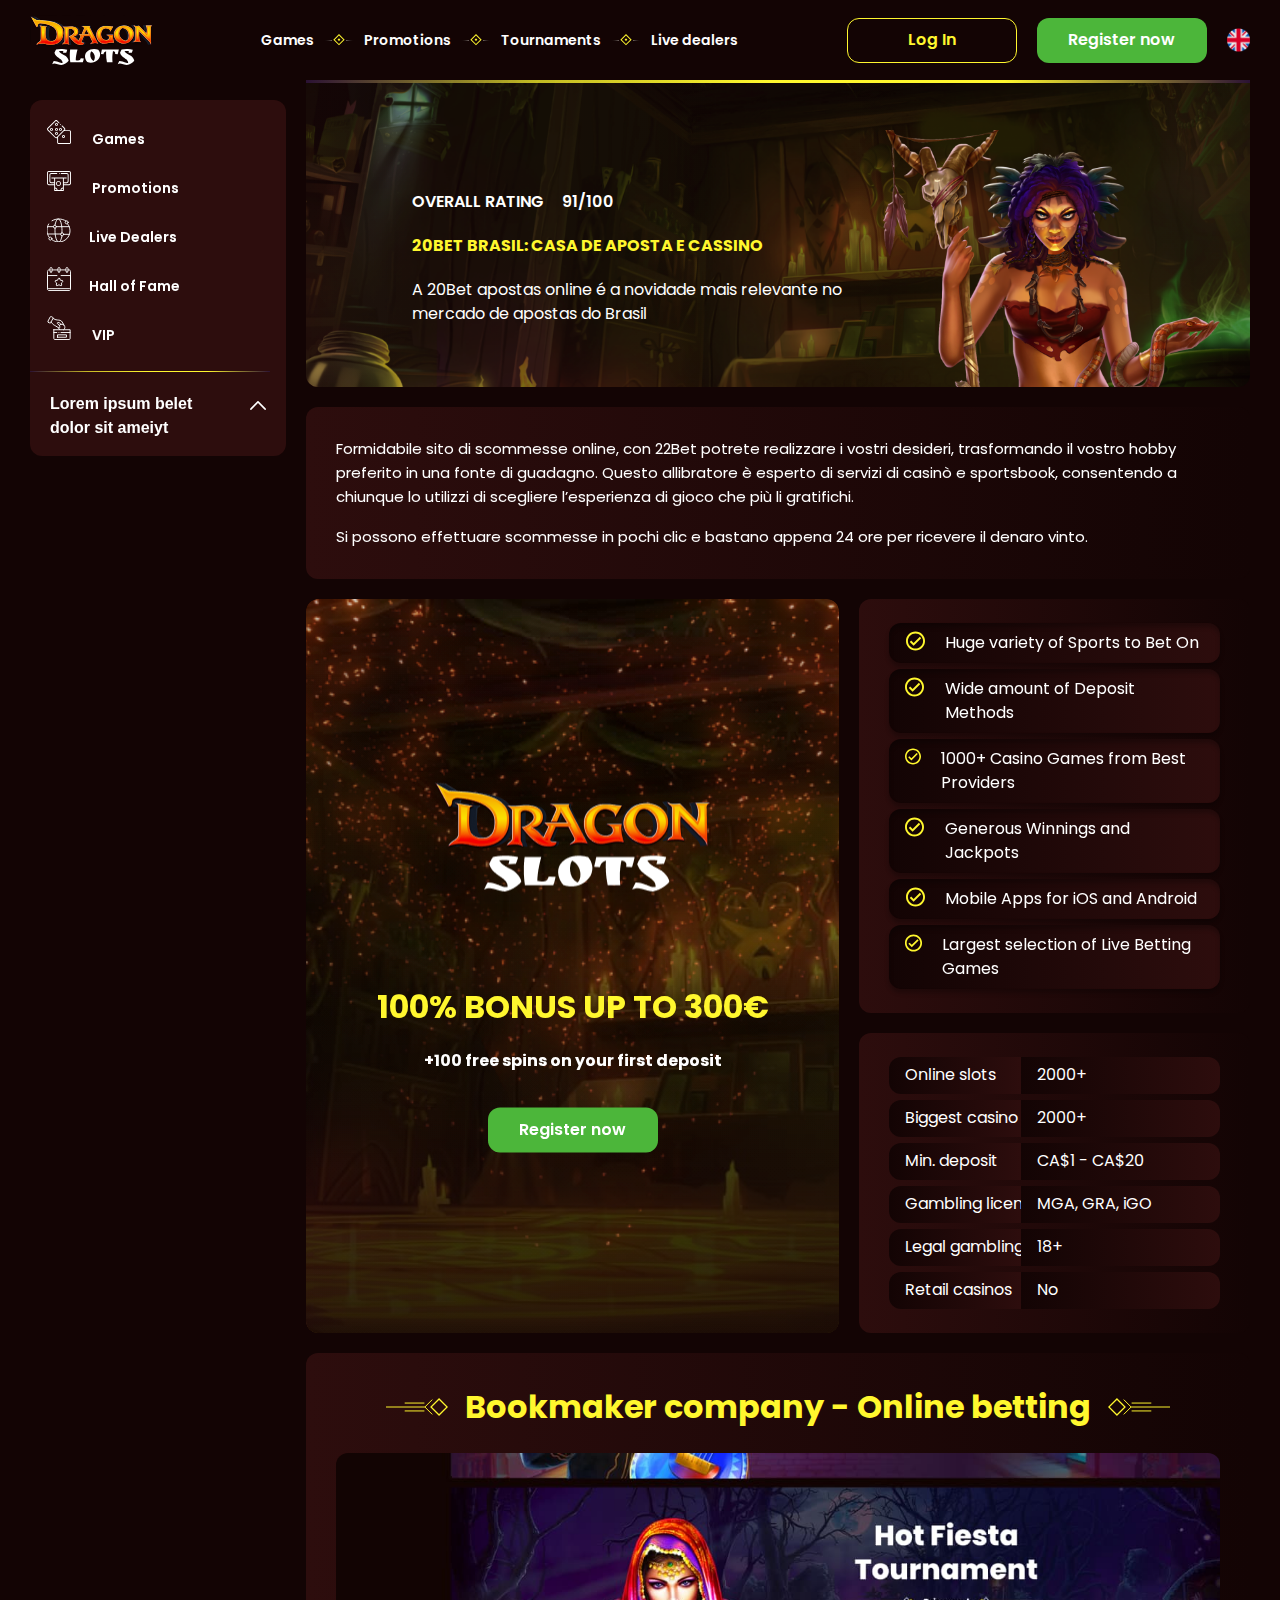
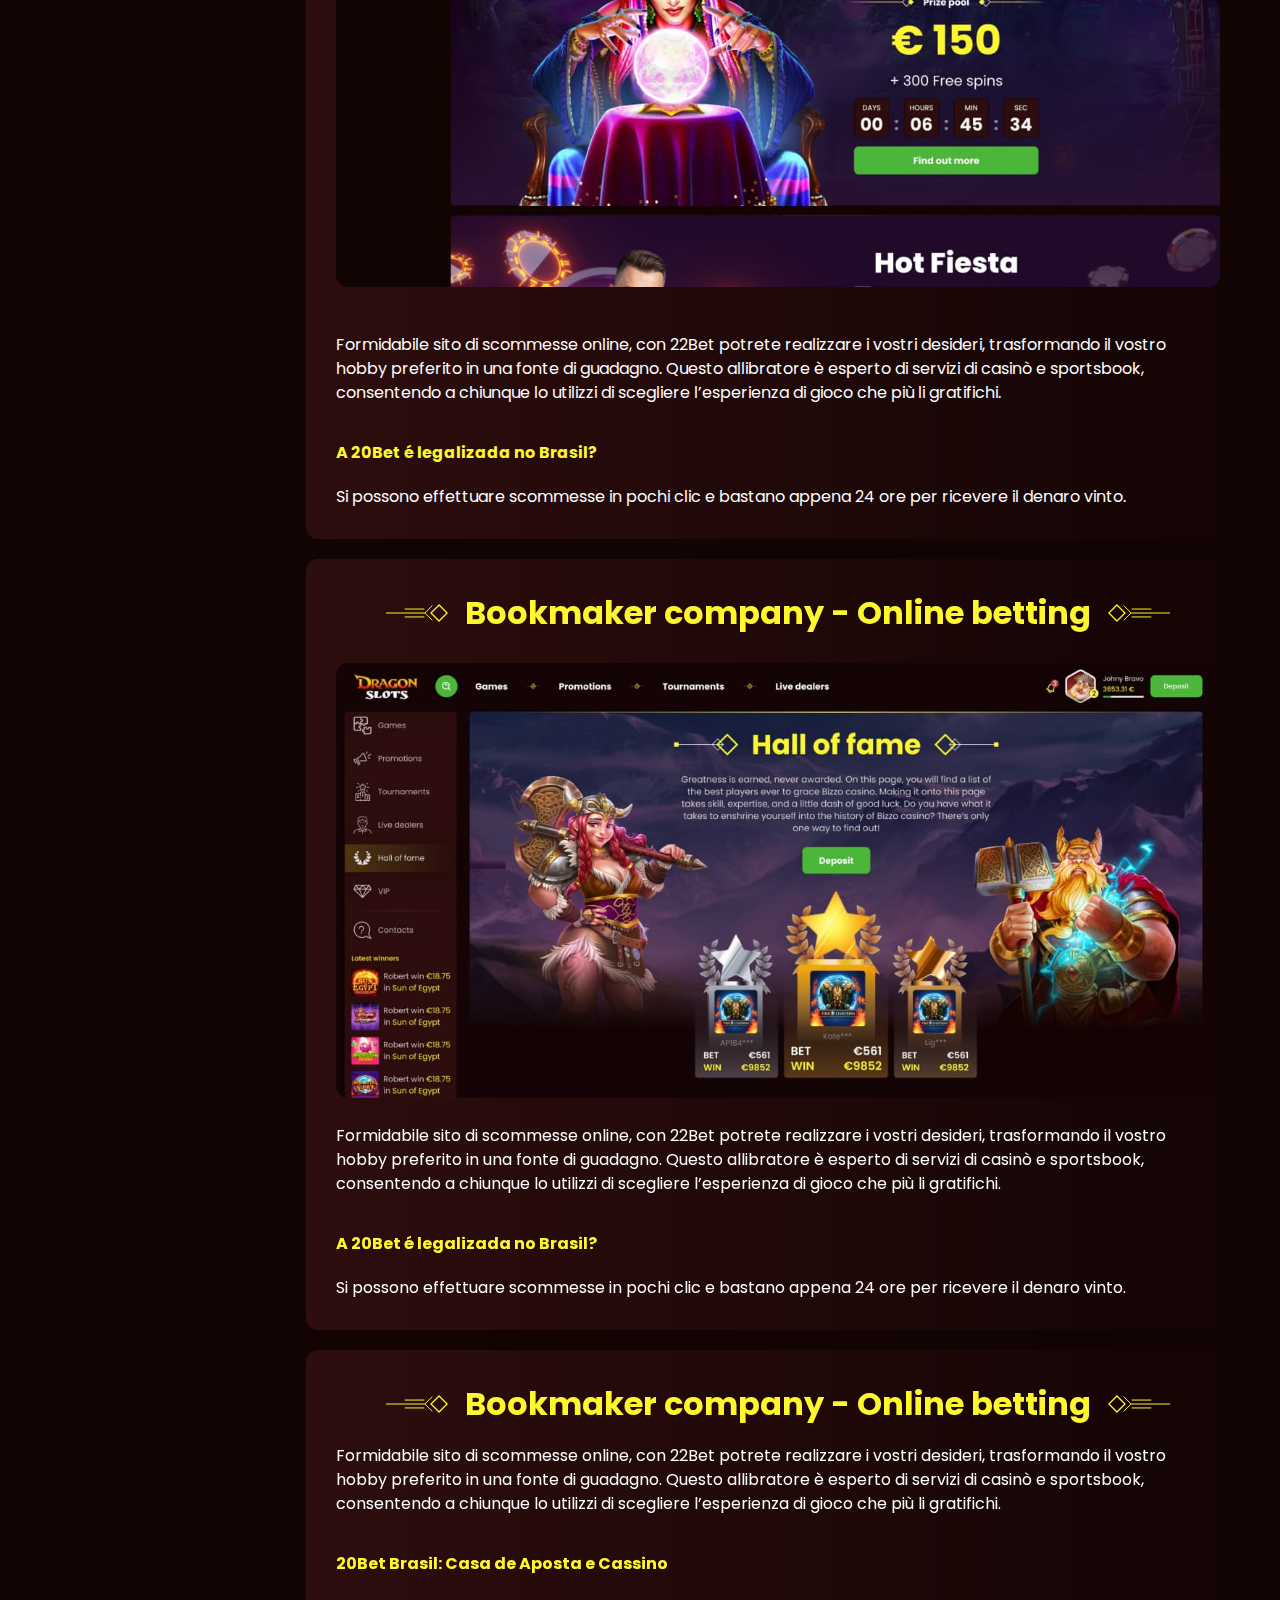
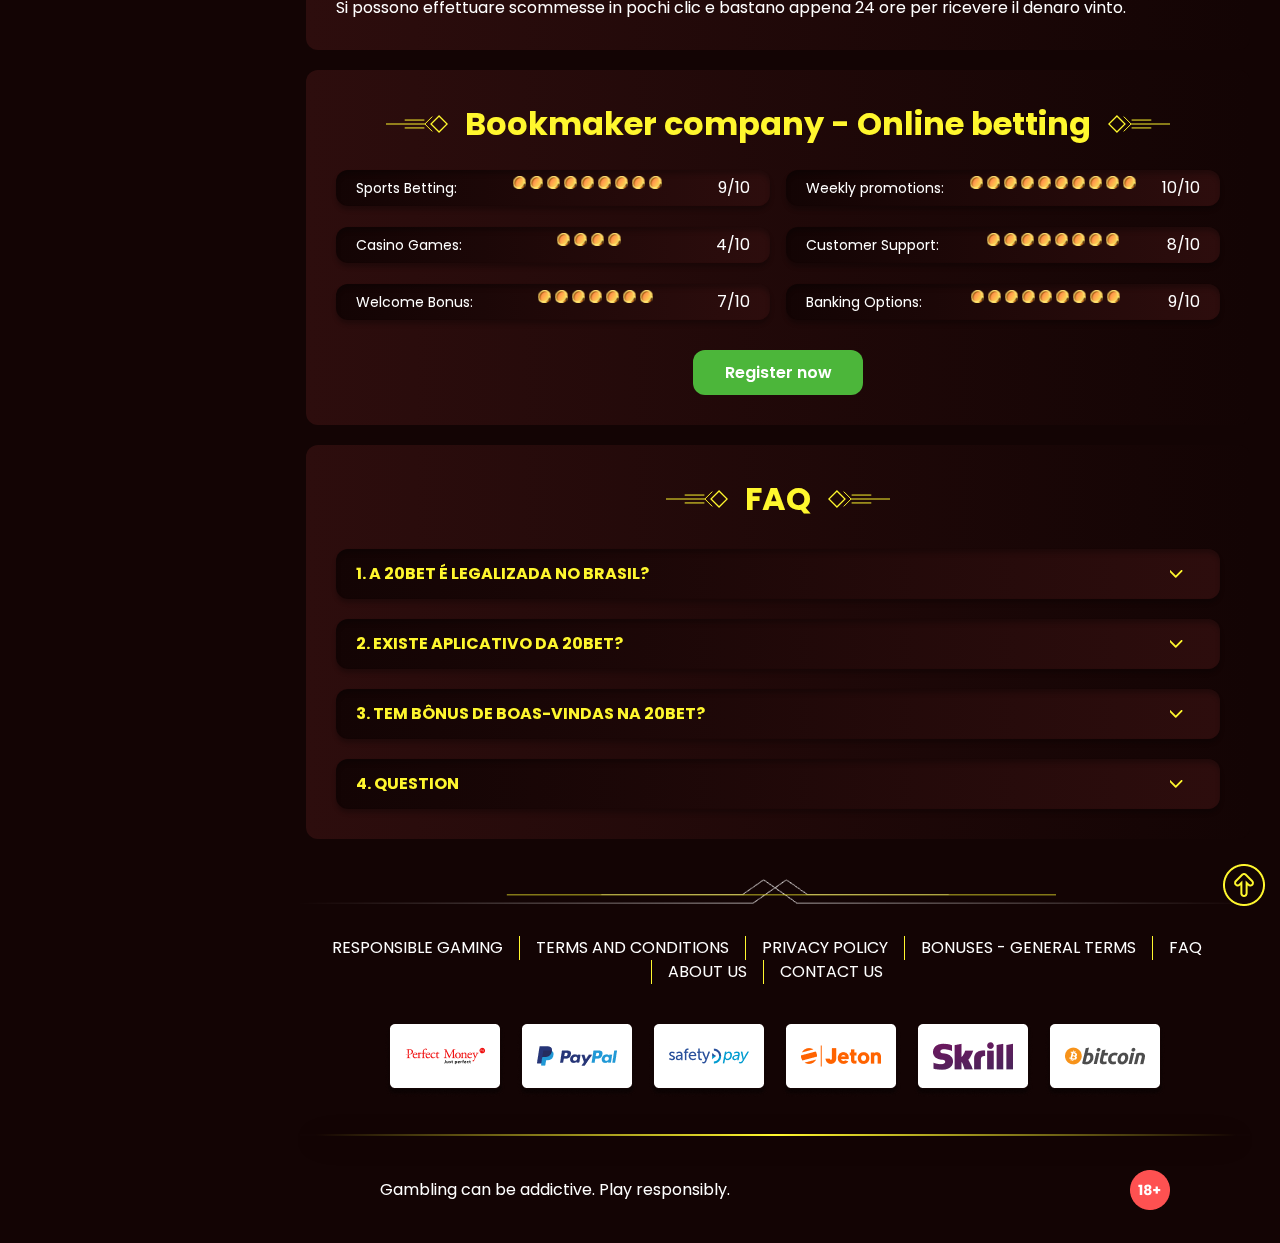
==== index.html @ 5a8f2b10 "Обновления в коде" ====
<!DOCTYPE html>
<html lang="en">
  <head>
    <meta charset="UTF-8" />
    <meta name="viewport" content="width=device-width, initial-scale=1.0" />
    <title>Website</title>
    <meta name="description" content />
    <meta property="og:site_name" content />
    <meta property="og:title" content />
    <meta property="og:type" content="website" />
    <meta property="og:url" content />
    <meta property="og:image" content />
    <meta property="og:image:alt" content />
    <meta property="og:locale" content="en" />
    <meta property="og:description" content />
    <link rel="preconnect" href="https://fonts.googleapis.com" />
    <link rel="preconnect" href="https://fonts.gstatic.com" crossorigin />
    <link
      href="https://fonts.googleapis.com/css2?family=Poppins:wght@100;400;500;600;700&display=swap"
      rel="stylesheet"
    />

    <link rel="stylesheet" href="./css/reset.css" />
    <link rel="stylesheet" href="./css/main.css">
  </head>
  <body>
    <header class="header">
      <a href="#" class="logo header__logo">
        <img src="./image/header/logo-header.svg" alt="logo" title />
      </a>
      <button class="header__btn-menu" >
        <svg width="16px" height="16px" viewBox="0 0 16 16" xmlns="http://www.w3.org/2000/svg">
            <rect y="0" width="16" height="3" rx="1.5"></rect>
            <rect y="6.5" width="16" height="3" rx="1.5"></rect>
            <rect y="13" width="16" height="3" rx="1.5"></rect>
          </svg>
      </button>
      <nav class="menu header__menu">
        <ul class="">
            <li class=""><a href="#" class="">Games</a></li>
            <li class=""><a href="#" class="">Promotions</a></li>
            <li class=""><a href="#" class="">Tournaments</a></li>
            <li class=""><a href="#" class="">Live dealers</a></li>
        </ul>
        <a href="#" class="button header__button-login">Log In</a>
        <a href="#" class="button header__button-register">Register now</a>
      </nav>
      <a href="#" class="button outline header__button-login">Log In</a>
      <a href="#" class="button header__button-register">Register now</a>
      <div class="header__lang">
        <img src="./image/header/flag.png" alt="flag" title>
      </div>
    </header>
     <main class="main">
      <aside class="sidebar-wrapper">
         <section class=" content sidebar ">
          <nav class="menu sidebar__menu">
            <ul >
              <li >
                <a href="#" ><img src="./image/menu-left/dice.svg" alt="dice"  title/> Games </a>
              </li>
              <li >
                <a href="#" > <img  src="./image/menu-left/cash.svg"  alt="cash"  title/> Promotions</a>
              </li>     
              <li >
                <a href="#" ><img src="./image/menu-left/worldwide.svg" alt="worldwide"  title/>Live Dealers</a>
              </li>
              <li >
                <a href="#" ><img src="./image/menu-left/calendar.svg" alt="calendar" title>Hall of Fame</a>

              </li>
              <li >
                <a href="" > <img src="./image/menu-left/donation.svg" alt="donation" title/> VIP</a>
              </li>
            </ul>
          </nav>
        
          <button class=" sidebar__links-button">Lorem ipsum belet dolor sit ameiyt</button>
          <div class="sidebar__links ">
           
            <ul class=" sidebar__links-list ">
              <li ><a  href="#" title>Review of 22Bet</a></li>
              <li ><a  href="#" title>Registration</a></li>
              <li ><a  href="#" title>22Bet Betting Expert Reviews</a></li>
              <li ><a  href="#" title>Layouts and navigation</a></li>
              <li ><a  href="#" title>Sports betting</a></li>
              <li ><a  href="#" title>Sports offers</a></li>
              <li ><a  href="#" title>Live betting</a></li>
              <li ><a  href="#" title>Cash out</a></li>
              <li ><a  href="#" title>Live stream</a></li>
            </ul>
          
          </div>
       </section>
      </aside>
      <section class="content-wrapper">
          <section class="content hero">
            <div class="background hero__background">
              <img src="./image/hero/background-hero.png" alt="background-hero" title="">
            </div>
          
          <div class="hero__wrapper">
            <div class="hero__data">
              <div class=" rating hero__rating">
                <p >Overall Rating</p>
                <span >91/100</span>
              </div>
              
               <h1 class="hero__title title general">20Bet Brasil: Casa de Aposta  e Cassino</h1>
              <p class="hero__subtitle">
                A 20Bet apostas online é a novidade mais relevante no mercado de
                apostas do Brasil
              </p>
              
            </div>
            <div class="image hero__images">
              <img  
                src="./image/hero/christoph-schadl.png"
                alt="christoph-schadl-sherlock"
              />
            </div>
          </div>
          
        </section>

         <section class="content article ">
          
          <p >
            Formidabile sito di scommesse online, con 22Bet potrete realizzare i
            vostri desideri, trasformando il vostro hobby preferito in una fonte
            di guadagno. Questo allibratore è esperto di servizi di casinò e
            sportsbook, consentendo a chiunque lo utilizzi di scegliere
            l’esperienza di gioco che più li gratifichi.
          </p>
          <p >
            Si possono effettuare scommesse in pochi clic e bastano appena 24 ore
            per ricevere il denaro vinto.
          </p>
        </section> 
        
        <section class=" features">
           <section class="features__wrapp">
           
              <div class=" features-banner__background">
                <img src="./image/banner/img_background.jpg" alt="background" title>
                <div>
                  <img class="features-banner__images"  src="./image/banner/james_gold_left.png" alt="james_gold"  title/>
                   <img class="features-banner__img" src="./image/banner/james_gold_right.png" alt="james_gold"  title/>
                </div>
              </div>
             <div class="features-banner__data">
              
              <div class="features-wrapper__image">
                <img class="features-banner__logo" src="./image/banner/logo-banner.png" alt="logo-banner"  title/>
              </div>
                <h2 class=" title   features-banner__title">100% BONUS UP TO 300€ </br> <span class=" features-banner__subtitle">+100 free spins on your first deposit</ы></h3>
                
                <a href="#" class="button features-banner__button ">Register now</a>
             
             </div>
           
          </section>
          <div class="content__wrapp">
             
                  <ul class="features__list features__item">
                    <li >Huge variety of Sports to Bet On</li>
                    <li >Wide amount of Deposit Methods</li>
                    <li >1000+ Casino Games from Best Providers</li>
                    <li >Generous Winnings and Jackpots</li>
                    <li >Mobile Apps for iOS and Android</li>
                    <li >Largest selection of Live Betting Games</li>
                </ul>
              
              <div class="features__list features__table"> 
                <table>
                  <tbody>
                    <tr>
                      <td>Online slots</td>
                      <td>2000+</td>
                    </tr>
                    <tr>
                      <td>Biggest casino bonus</td>
                      <td>2000+</td>
                    </tr>
                    <tr>
                      <td>Min. deposit</td>
                      <td>CA$1 - CA$20</td>
                    </tr>
                    <tr>
                      <td>Gambling licenses</td>
                      <td>MGA, GRA, iGO</td>
                    </tr>
                    <tr>
                      <td>Legal gambling age</td>
                      <td>18+</td>
                    </tr>
                    <tr>
                      <td>Retail casinos</td>
                      <td>No</td>
                    </tr>
                  </tbody>
                </table>
                
              </div>
          </div>
        </section> 
         <article class=" content review">
          <h2 class="review__title high title">Bookmaker company - Online betting</h2>
          <img
            src="./image/bookmaker/Tournaments.jpg"
            alt="Tournaments" title
            class="image__review"
            
          />
          <p>
            Formidabile sito di scommesse online, con 22Bet potrete realizzare i
            vostri desideri, trasformando il vostro hobby preferito in una fonte
            di guadagno. Questo allibratore è esperto di servizi di casinò e
            sportsbook, consentendo a chiunque lo utilizzi di scegliere
            l’esperienza di gioco che più li gratifichi.
          </p>
          <h3 >A 20Bet é legalizada no Brasil?</h3>
          <p >
            Si possono effettuare scommesse in pochi clic e bastano appena 24 ore
            per ricevere il denaro vinto.
          </p>
        </article>
        
        <article class="content review">
          <h2 class="review__title high title">Bookmaker company - Online betting</h2>
          <img
            src="./image/bookmaker/HallOfFame.jpg"
            alt="HallOfFame" title
            class="review__img"
          />
          <p class="review__desc">
            Formidabile sito di scommesse online, con 22Bet potrete realizzare i
            vostri desideri, trasformando il vostro hobby preferito in una fonte
            di guadagno. Questo allibratore è esperto di servizi di casinò e
            sportsbook, consentendo a chiunque lo utilizzi di scegliere
            l’esperienza di gioco che più li gratifichi.
          </p>
          <h3 class="review__subtitle">A 20Bet é legalizada no Brasil?</h3>
          <p >
            Si possono effettuare scommesse in pochi clic e bastano appena 24 ore
            per ricevere il denaro vinto.
          </p>
        </article> 
        <article class="content review">
          <h2 class="review__title high title">Bookmaker company - Online betting</h2>
          <p >
            Formidabile sito di scommesse online, con 22Bet potrete realizzare i
            vostri desideri, trasformando il vostro hobby preferito in una fonte
            di guadagno. Questo allibratore è esperto di servizi di casinò e
            sportsbook, consentendo a chiunque lo utilizzi di scegliere
            l’esperienza di gioco che più li gratifichi.
          </p>
          <h3 class="review__subtitle">
            20Bet Brasil: Casa de Aposta e Cassino
          </h3>
          <p >
            Si possono effettuare scommesse in pochi clic e bastano appena 24 ore
            per ricevere il denaro vinto.
          </p>
        </article>
        <section class="content ratings ">
          <h2 class="ratings__title title high">
            Bookmaker company - Online betting
          </h2>
          <ul class="ratings__list ratings__wrapp">
           
                  <li >
                  <p >Sports Betting:</p>
                  <div class="ratings__images">
                    <img   src="./image/bookmaker/Coin.svg" alt="coins"  title/>
                    <img src="./image/bookmaker/Coin.svg" alt="coins"  title/>
                    <img  src="./image/bookmaker/Coin.svg" alt="coins"  title/>
                    <img  src="./image/bookmaker/Coin.svg" alt="coins"  title/>
                    <img  src="./image/bookmaker/Coin.svg" alt="coins"  title/>
                    <img  src="./image/bookmaker/Coin.svg" alt="coins"  title/>
                    <img  src="./image/bookmaker/Coin.svg" alt="coins"  title/>
                    <img  src="./image/bookmaker/Coin.svg" alt="coins"  title/>
                    <img  src="./image/bookmaker/Coin.svg" alt="coins"  title/>
                  </div>
                  <span >9/10</span>
                </li>
                <li class="ratings__item">
                  <p>Casino Games:</p>
                  <div class="ratings__images">
                      <img  src="./image/bookmaker/Coin.svg" alt="coins"  title/>
                      <img  src="./image/bookmaker/Coin.svg" alt="coins"  title/>
                      <img  src="./image/bookmaker/Coin.svg" alt="coins"  title/>
                      <img  src="./image/bookmaker/Coin.svg" alt="coins"  title/>
                  </div>
                  <span >4/10</span>
                </li>
                <li >
                  <p >Welcome Bonus:</p>
                  <div class="ratings__images">
                      <img src="./image/bookmaker/Coin.svg" alt="coins"  title/>
                      <img src="./image/bookmaker/Coin.svg" alt="coins"  title/>
                      <img src="./image/bookmaker/Coin.svg" alt="coins"  title/>
                      <img src="./image/bookmaker/Coin.svg" alt="coins"  title/>
                      <img src="./image/bookmaker/Coin.svg" alt="coins"  title/>
                      <img src="./image/bookmaker/Coin.svg" alt="coins"  title/>
                      <img src="./image/bookmaker/Coin.svg" alt="coins"  title/>
                  </div>
                  <span >7/10</span>
                </li>
           
                <li >
                  <p >Weekly promotions:</p>
                  <div class="ratings__images">
                      <img src="./image/bookmaker/Coin.svg" alt="coins" title/>
                      <img src="./image/bookmaker/Coin.svg" alt="coins" title/>
                      <img src="./image/bookmaker/Coin.svg" alt="coins" title/>
                      <img src="./image/bookmaker/Coin.svg" alt="coins" title/>
                      <img src="./image/bookmaker/Coin.svg" alt="coins" title/>
                      <img src="./image/bookmaker/Coin.svg" alt="coins" title/>
                      <img src="./image/bookmaker/Coin.svg" alt="coins" title/>
                      <img src="./image/bookmaker/Coin.svg" alt="coins" title/>
                      <img src="./image/bookmaker/Coin.svg" alt="coins" title/>
                      <img src="./image/bookmaker/Coin.svg" alt="coins" title/>
                  </div>
                  <span >10/10</span>
                </li>
                <li >
                  <p >Customer Support:</p>
                  <div class="ratings__images">
                      <img src="./image/bookmaker/Coin.svg" alt="coins"  title/>
                      <img src="./image/bookmaker/Coin.svg" alt="coins"  title/>
                      <img src="./image/bookmaker/Coin.svg" alt="coins"  title/>
                      <img src="./image/bookmaker/Coin.svg" alt="coins"  title/>
                      <img src="./image/bookmaker/Coin.svg" alt="coins"  title/>
                      <img src="./image/bookmaker/Coin.svg" alt="coins"  title/>
                      <img src="./image/bookmaker/Coin.svg" alt="coins"  title/>
                      <img src="./image/bookmaker/Coin.svg" alt="coins"  title/>
                  </div>
                  <span >8/10</span>
                </li>
                <li >
                  <p >Banking Options:</p>
                  <div class="ratings__images">
                    <img src="./image/bookmaker/Coin.svg" alt="coins" title=""/>
                    <img src="./image/bookmaker/Coin.svg" alt="coins" title=""/>
                    <img src="./image/bookmaker/Coin.svg" alt="coins" title=""/>
                    <img src="./image/bookmaker/Coin.svg" alt="coins" title=""/>
                    <img src="./image/bookmaker/Coin.svg" alt="coins" title=""/>
                    <img src="./image/bookmaker/Coin.svg" alt="coins" title=""/>
                    <img src="./image/bookmaker/Coin.svg" alt="coins" title=""/>
                    <img src="./image/bookmaker/Coin.svg" alt="coins" title=""/>
                    <img src="./image/bookmaker/Coin.svg" alt="coins" title=""/>
                  </div>
                  <span >9/10</span>
                </li>
            
          </ul>
          <a href="" class="button  ratings__button">Register now</a>
        </section> 

         <section class="content faq ">
        <h2 class="title high faq__title ">FAQ</h2>
        <ul class="faq__list " itemscope itemtype="https://schema.org/FAQPage">
          <li class="faq__item " itemscope itemprop="mainEntity" itemtype="https://schema.org/Question">
            <h3 class="title mini faq-item__title js-button-expander" itemprop="name">1. A 20Bet é legalizada no Brasil?</h3>
           <div class="faq__question js-expand-content" itemscope  itemprop="acceptedAnswer" itemtype="https://schema.org/Answer">
            
              <p  itemprop="text">
                Sim, a casa de apostas tem licença emitida por Curaçao, que é
                reconhecida no Brasil e a permite atuar por aqui.
              </p>
         
           </div>
          </li>
          <li  class="faq__item" itemscope itemprop="mainEntity" itemtype="https://schema.org/Question">
            <h3 class="title mini faq-item__title js-button-expander" itemprop="name">2. Existe aplicativo da 20Bet?</h3>
            <div class="faq__question js-expand-content" itemscope  itemprop="acceptedAnswer" itemtype="https://schema.org/Answer">
            <p  itemprop="text">
              Sim, disponível para sistemas operacionais iOS e Android.
            </p>
          </div>
          </li>
          <li class="faq__item">
            <h3 class="title mini faq-item__title js-button-expander">
              3. Tem bônus de boas-vindas na 20Bet?
            </h3>
            <div class="faq__question js-expand-content">
            <p >
              O pacote especial para novos usuários da 20Bet paga 100% sobre o
              primeiro depósito, com limite de 600 BRL.
            </p>
          </div>
          </li>
          <li class="faq__item">
            <h3 class="title mini faq-item__title js-button-expander">4. Question</h3>
            <div class="faq__question js-expand-content">
            <p >Lorem ipsum dolor sit amet?</p>
          </div>
          </li>
        </ul>
      </section>

      </section>
    </main> 
    <footer class="footer footer-content ">
     
      <img src="./image/footer/line.png" alt="line" title>
      <ul class="footer__list ">
        <li class="footer__item">
          <a href="#" >RESPONSIBLE GAMING</a>
        </li>
        <li class="footer__item">
          <a href="#" >TERMS AND CONDITIONS</a>
        </li>
        <li class="footer__item">
          <a href="#" >PRIVACY POLICY</a>
        </li>
        <li class="footer__item">
          <a href="#" >BONUSES - GENERAL TERMS</a>
        </li>
        <li class="footer__item">
          <a href="#" >FAQ</a>
        </li>
        <li class="footer__item">
          <a href="#" >ABOUT US</a>
        </li>
        <li class="footer__item">
          <a href="#" >CONTACT US</a>
        </li>
      </ul>

      <ul class="footer-card__list">
        <li >
          <a href="#" >
            <img src="./image/footer/perfect.png" alt="perfect money" />
          </a>
        </li>
        <li >
          <a href="#" >
            <img src="./image/footer/pay.png" alt="pay pal" />
          </a>
        </li>
        <li >
          <a href="#" >
            <img src="./image/footer/safety.png" alt="safety pay" title=""/>
          </a>
        </li>
        <li >
          <a href="#" >
            <img src="./image/footer/jeton.png" alt="jeton" title=""/>
          </a>
        </li>
        <li >
          <a href="#" >
            <img src="./image/footer/scrill.png" alt="skrill" title=""/>
          </a>
        </li>
        <li >
          <a href="#" >
            <img src="./image/footer/bitcoin.png" alt="bitcoin" title=""/>
          </a>
        </li>
      </ul>
      <div class="footer__box">
          <p>Gambling can be addictive. Play responsibly.</p>
        <img src="./image/footer/limit.png" alt="age limit" title=""/>
      </div>
      <img class="footer__arrow" src="./image/footer/Arrow.png" alt="Arrow UP" onclick="scrollToTop()" />
    </footer>
    <script src="./js/expander.js"></script>
    <script src="./js/button-sidebar.js"></script>
    <script src="./js/arrowUp.js"></script>
    <script src="./js/mobile-menu.js"></script>
  </body>
</html>
---- css/main.css ----
body {
  display: block;
  position: relative;
  width: 100%;
  background: rgb(19, 4, 4);
  font-family: "Poppins", sans-serif;
  font-size: 16px;
  font-weight: 400;
  line-height: 24px;
  text-align: left;
  color: #ffffff;
}

@media screen and (max-width:800px) {
  .body{
  font-size: 14px;}
}

.content {
  display: block;
  
  position: relative;
  width: 100%;
  overflow: hidden;
  border-radius: 12px;
  background: linear-gradient(270deg, rgb(19, 4, 4), rgb(45, 13, 13) 100%);
  padding: 30px;
  margin: 0 auto 20px auto;
  
}

.content > * {
  display: block;
  position: relative;
}



h1,
h2,
h3,
h4,
.title {
  display: block;
  position: relative;
  /* font-size: 32px; */
  font-weight: 700;
  line-height: 48px;
  text-align: center;
  color: #fff72e;
}

h1,
.title.general {
  text-transform: uppercase;
}

h2,
title.high {
  display: flex;
  justify-content: center;
  align-items: center;
  font-size: 32px;
  line-height: 40px;
  width: auto;
}

@media screen and (max-width:800px) {
 h2,
 title.high {
  font-size: 24px;
  line-height: 32px;}
}

h2::before,
.title.higt::before,
h2::after,
.title.higt::after {
  content: "";
  display: block;
  
  position: absolute;
  top: 0;
  bottom: 0;
 
  width: 64px;
  height: 18px;
  background: url(../image/bookmaker/left.svg) no-repeat center center / contain;
  margin: auto;
  
}

h2::before,
.title.higt::before {
  left:0;
}

h2::after,
.title.higt::after {
  background: url(../image/bookmaker/right.svg) no-repeat center center /
    contain;
  right: 0;
}

@media screen and (max-width:800px) {
  h2::before,
.title.higt::before,
h2::after,
.title.higt::after {

  width: 45px;
  height: 18px;
}
}

h3,
.title.medium {
  font-size: 16px;
  line-height: 32px;
  text-align: left;
}

h4,
.title.mini {
  font-size: 16px;
  line-height: 24px;
  text-align: left;
}

article > *,
.article > *,
.desc > * {
  margin-top: 16px;
}

article > *:first-child,
.article > *:first-child,
.desc > *:first-child {
  margin-top: 0 !important;
}

article h2,
.article h2,
.desc h2 {
  margin-top: 40px;
}

article h3,
.article h3,
.desc h3 {
  margin-top: 32px;
}

article h4,
.article h4,
.desc h4 {
  margin-top: 24px;
}


.button {
  display: inline-block;
  position: relative;
  width: auto;
  min-width: 170px;
  height: 45px;
  border-radius: 12px;
  border: none;
  background: #4cb63a;
  overflow: hidden;
  font-size: 16px;
  font-weight: 600;
  line-height: 24px;
  text-align: center;
  text-decoration: none;
  color: #ffffff;
  white-space: nowrap;
  cursor: pointer;
  padding: 10.5px;
  margin: 0 auto;
  transition: all 0.5s;
}

.button:hover {
  border: 1px solid #fff72e;

  background: none;
  color: #fff72e;
}

.button.outline {
  border: 1px solid #fff72e;
  background: none;
  color: #fff72e;
  padding: 9.5px 10.5px;
}

.button.outline:hover {
  border: 1px solid #4cb63a;
  background-color: #4cb63a;
  color: #ffffff;
}

.background {
  display: block;
  position: absolute;
  top: 0;
  bottom: 0;
  left: 0;
  right: 0;
  overflow: hidden;
  z-index: 0;
}

.background img {
  display: block;
  position: relative;
  width: 100%;
  height: 100%;
  /* object-fit: cover; */
}

.header,
.main,
.footer {
  display: flex;
  position: relative;
  justify-content: space-between;
  align-items: center;
  width: 100%;
  max-width: 1600px;
  padding: 15px 30px;
  margin: 0 auto;
}

@media screen and (max-width:748px) {
  .header,
.main,
.footer {
  padding: 15px;
}
}

/* ------------HEADER--------------- */

.header {
  position: fixed;
  top: 0;
  left: 0;
  right: 0;
  background: rgb(19, 4, 4);
  z-index: 1;
}


@media screen and (max-width: 400px) {
  .header {
  padding-left: 10px;
  padding-right: 10px;}
}

.header__logo {
  display: block;
  position: relative;
 
  max-width: 123px;
  margin-right: auto;
}



@media screen and(max-width:400px) {
  .logo img{
    
    min-width: 50px;
  }
}


  .header__btn-menu{
    display: block;
    flex: 0 1 auto;
    min-width: 0;
    border: 1px solid #2d0d0d;
    background:#2d0d0d;
    padding: 15px;
    margin-left: 15px;
    order: 3;
    
  }

@media screen and (max-width: 1188px) {
  .header__btn-menu.active {
    background-color: #2d0d0d;
  }
}

@media screen and (min-width: 1188px) {
  .header__btn-menu {
    display: none;
  }
}




svg {
  position: relative;
  fill: #ffffff;
  line-height: 1;
  vertical-align: 1;
}

@media screen and (max-width: 1188px) {
  .header__btn-menu svg {
    display: block;
    margin: 0;
  }
}

@media screen and (max-width: 1188px) {
  .header__btn-menu svg rect {
    transform-origin: 50% 50%;
    transition: all 0.5s;
  }
}

@media screen and (max-width: 1188px) {
  .header__btn-menu.active svg rect:nth-child(1) {
    x: -2px;
    y: 6px;
    width: 20px;
    transform: rotate(225deg);
  }

  .header__btn-menu.active svg rect:nth-child(3) {
    opacity: 0;
  }

  .header__btn-menu.active svg rect:nth-child(2) {
    x: -2px;
    y: 6px;
    width: 20px;
    transform: rotate(135deg);
  }
}

@media screen and (max-width: 1188px) {
  .header__btn-menu.active ~ .header__menu {
    top: 100%;
    height: 100vh;
    opacity: 1;
    z-index: 10;

    
  }
}


.logo img {
  display: block;
  
}

.menu {
  display: block;
  position: relative;
}

.menu ul {
  display: flex;
  justify-content: center;
  align-items: center;
}


menu ul li {
  display: block;
  position: relative;
  padding: 0;
}

.menu ul li a {
  display: block;
  position: relative;
  font-size: 14px;
  font-weight: 600;
  line-height: 24px;
  text-decoration: none;
  color: #ffffff;
  padding: 10.5px 10px;
  transition: all 0.5s;
}

.menu ul li a:hover {
  color: #fff72e;
}

.menu a {
  display: none;
}



@media screen and (max-width: 1188px) {
  .header__menu  {
    display: none;
  }
}

@media screen and (max-width: 1188px) {
  .header__menu.active {
   
      display: block;
      position: absolute;
      top: -100vh;
      left: 0;
      width: 100%;
      height: auto;
  
      overflow: auto;
      background-color: #2d0d0d;
      text-align: center;
      z-index: -1;
      padding: 64px 32px;
      transition: all 0.5s;
    

      li a {
        font-size: 16px;
      }
  }

  
}

@media screen and (max-width: 1188px) {
  
    
    
  }


@media screen and (max-width: 1188px) {
  .header__menu ul{
    display: flex;
    flex-direction: column;
    justify-content: center;
    text-align: center;
    margin-bottom: 20px;

    
  }

  


}

.header__menu ul li {
  display: flex;
  justify-content: center;
  align-items: center;
}



.header__menu ul li:not(:last-child)::after {
  content: "";
  display: block;
  position: relative;
  width: 30px;
  height: 12px;
  background: url(../image/header/romb.svg) no-repeat center center / contain;
  vertical-align: middle;
}

@media screen and (max-width:1188px) {
  .header__menu ul li::after {
    content: "";
    display: block;
    position: relative;
    width: 30px;
    height: 12px;
    background: url(../image/header/romb.svg) no-repeat center center / contain;
    vertical-align: middle;
  }

  .header__menu ul li::before {
    content: "";
    display: block;
    position: relative;
    width: 30px;
    height: 12px;
    background: url(../image/header/romb.svg) no-repeat center center / contain;
    vertical-align: middle;
  }
}

.header__button-login {
  margin: auto 20px auto auto;
}

@media screen and (max-width: 800px) {
  .header__button-login {
    display: none;
  }
}

@media screen and (max-width: 1188px) {
  .menu .header__button-login  {
    display: inline-block;
    margin-right: 0;
  }
}

@media screen and (max-width: 575px) {
  .menu .header__button-login  {
    margin: 0;
    margin-right: 10px;
  }
}

@media screen and (max-width: 400px) {
  .menu .header__button-login  {
    margin: 0;
    margin-right: 10px;
    
  }
}



.header__button-register {
  margin: auto 20px auto 0;
}

@media screen and (max-width: 800px) {
  .header__button-register {
    
    margin-left: auto;
  }
}

@media screen and (max-width: 575px) {
  .header__button-register {
    display: none;
  }
}

@media screen and (max-width: 575px) {
  .menu .header__button-register  {
    display: inline-block;
    margin: 0 ;
    
  }
}

@media screen and (max-width: 400px) {
  .menu .header__button-register  {
    margin:  0;
    
  }
}



.header__lang {
  display: block;
  position: relative;
  
  border-radius: 50%;
}

@media screen and (max-width: 575px) {
  .header__lang {
    margin-left: auto;
    
  }
}


.header__lang img {
  display: block;
  position: relative;
  max-width: 24px;
  max-height: 24px;
}

/* -------------MAIN-------------- */

.main {
  padding-top: 80px;
  padding-bottom: 0;
}

/* -------------SIDEBAR-------------- */

.sidebar-wrapper {
  display: block;
  position: relative;
  align-self: stretch;
  flex: 0 0 240px;
}

@media screen and (max-width:1242px) {
 .sidebar-wrapper{
    display: none;
  }
}

.sidebar {
  position: sticky;

  top: 80px;
  bottom: 20px;
  background: #2d0d0d;
  padding: 16px 16px 16px 0;
  margin-top: 20px;
}




.sidebar__menu::after {
  content: "";
  display: block;
  position: relative;
  width: 100%;
  height: 1px;
  background: linear-gradient(
    90deg,
    #2b1234 0%,
    rgba(255, 247, 46, 0.733333) 24.02%,
    #fff72e 48.91%,
    #fff72e 73.97%,
    #2b1234 100%,
    #292526 100%
  );
  margin: 20px 0;
}

.sidebar__menu ul {
  flex-direction: column;
  align-items: flex-start;
}

.sidebar__menu ul li + li {
  margin-top: 10px;
}

.sidebar__menu ul li a,
.sidebar__links-list a {
  padding: 4px 17px;
  width: 240px;
}

.sidebar__menu li a,
.sidebar__links-list a {
  display: block;
  position: relative;
  font-size: 14px;
  line-height: 24px;
}

.sidebar__menu li:hover,
.sidebar__links-list li:hover {
  background: linear-gradient(270deg, rgb(45, 13, 13), rgb(19, 4, 4) 100%);
}

.sidebar__menu li a img {
  max-width: 24px;
  max-height: 24px;
  margin: auto;
  margin-right: 18px;
}

.sidebar__links-button {
  position: relative;
  width: 100%;
  background: none;
  font-weight: 700;
  line-height: 24px;
  text-align: left;
  color: #ffffff;
  white-space: normal;
  padding-right: 36px;
  padding-left: 20px;
}

.sidebar__links-button::before {
  content: "";
  position: absolute;
  top: 2px;
  right: 0;
  width: 24px;
  height: 24px;
  background: url(../image/menu-left/ArrowUp.svg) no-repeat center center /
    contain;
}





.sidebar__links-button.active::before{
  transform: rotate(180deg);
}

.sidebar__links-list {
  display: none;
  margin-top: 10px;
}

.sidebar__links-list.active {
  display: block;
}

.sidebar__links-list a {
  color: #ffffff;
  margin-top: 5px;
}

/* --------------   CONTENT-WRAPPER--------------- */

.content-wrapper {
  display: block;
  position: relative;
  flex: 1 1 100%;
  margin-left: 20px;
}

/* -------------HERO-------------- */

.hero {
 
  max-width: 1280px;
  border-top-left-radius: 0;
  border-top-right-radius: 0;
  padding: 72px 0 0 106px;
  
}

@media screen and (max-width:1600px) {
  .hero{
   
    padding: 50px 0 0 106px;
  }

  
}

@media screen and (max-width:1240px) {
  .hero{
    padding: 40px 0 0 50px;
  }

  .content-wrapper{
    margin-left: 0;
  }
}

@media screen and (max-width:800px) {
  .hero{
    padding: 30px 0 0 50px;
   
  }

  
}

@media screen and (max-width:764px) {
  .hero{
    
    padding: 50px 10px 20px 40px;
  }
}

@media screen and (max-width:480px) {
  .hero{
    background: url(../image/hero/christoph-schadl-sherlock.png) no-repeat center center / contain;
    overflow: hidden;
    padding: 20px 0 10px 30px;
   
  }

  .hero__images{
    display: none;
  }
}



.hero::after {
  content: "";
  display: block;
  position: absolute;
  top: 0;
  left: 0;
  right: 0;
  width: 100%;
  height: 3px;
  background: linear-gradient(
    90deg,
    #2b1234 0%,
    rgba(255, 247, 46, 0.733333) 24.02%,
    #fff72e 48.91%,
    #fff72e 73.97%,
    #2b1234 100%,
    #292526 100%
  );
}

.hero__wrapper {
  display: flex;
  align-items: center;
}

@media screen and (max-width:764px) {
  .hero__wrapper{
    
    position: relative;
    max-height: 100%;
    flex-direction: column;

    
  }

  .hero__images{
    position: absolute;
    opacity: 0.7;
  }
}

.hero__data {
  display: block;
  position: relative;
  max-width: 510px;
}

.hero__rating {
  display: flex;
  font-weight: 600;
  text-transform: uppercase;
}

.hero__rating p {
  margin-right: 18px;
}

.hero__title {
  text-align: left;
  padding: 8px 0;
}

@media screen and (max-width:800px) {
  .hero__title{
    font-size: 28px;
  }
}

@media screen and (max-width:764px) {
  .hero__title{
    font-size: 24px;
  }

  .hero__subtitle{
    font-size: 14px;
  }
}

@media screen and (max-width:480px) {
  .hero__title{
    font-size: 18px;
  }

  .hero__subtitle{
    font-size: 12px;
  }
}

.hero__button {
  margin-top: 24px;
}

.image {
  flex: 1 1 570px;
  
}

.image img {
  display: block;
  position: relative;

  margin: auto;
}
/* ---------------ARTICLE----------- */
.article {
  font-size: 15px;
  line-height: 24px;
  margin-bottom: 20px;
}
/* --------------FEATURES------------- */

.features {
  display: flex;
  margin-bottom: 20px;
}

@media screen and (max-width: 800px) {
  .features{
    flex-direction: column;
  }
}


.features__wrapp {
  position: relative;
  display: flex;
  overflow: hidden;
  border-radius: 12px;
  margin-right: 20px;
}

@media screen and (max-width: 800px) {
  .features__wrapp {
    margin-right: 0;
    margin-bottom: 20px;
  }
}

.features__banner {
  position: relative;
  top: 0;
  left: 0;
  align-items: center;
  flex-direction: column;
}

/* .features__banner > * {
  flex: 1 1 50%;
} */
.features-banner__background{
  position: relative;
  height: 100%;
}

@media screen and (max-width: 800px) {
  .features-banner__background{
    width: 100%;
  }
}

.features-banner__background img {
  width: 100%;
  height: 100%;
  border-radius: 12px;
  background: linear-gradient(
    180deg,
    rgba(45, 13, 13, 0),
    rgba(19, 4, 4, 0.6) 100%
  );
  background-size: cover;
  background-position: center;
  object-fit: cover;
}

.features-banner__images {
  position: absolute;
  top: 0;
  left: 0;
}

.features-banner__img {
  position: absolute;
  top: 0;
  right: 0;
}

.features-banner__data{
  display: flex;
  position: absolute;
  justify-content: center;
  align-items: center;
  flex-direction: column;
  top: 50%;
  left: 50%;
  text-align: center;
  transform: translate(-50%, -50%);
}


.features-banner__logo {
  margin-bottom: 84px;
}
@media screen and (max-width:800px) {
  .features-banner__logo {
   max-width: 200px;
   margin-bottom: 40px;
  }
}

@media screen and (max-width:400px) {
  .features-banner__logo {
   max-width: 270px;
   
  }
}

.features-banner__title {
  margin-bottom: 23px;
  white-space: nowrap;
}

@media screen and (max-width:900px) {
  .features-banner__title {
    font-size: 20px;
  }
}

@media screen and (max-width:800px) {
  .features-banner__title {
    font-size: 32px;
    margin-bottom: 50px;

    .features-banner__subtitle{
      font-size: 18px;
    }
  }
  
}

@media screen and (max-width:480px) {
  .features-banner__title {
    font-size: 32px;
    margin-bottom: 30px;

    .features-banner__subtitle{
      font-size: 16px;
    }
  }
  
}

.features-banner__title::before{
 content: none;
 
}

.features-banner__title::after{
  content: none;
  
 }

.features-banner__title  span{
  font-size: 16px;
  font-weight: 700;
  color:#ffffff;
  margin-bottom: 9px;
}

.features-banner__button{
  margin-left: 0;
  margin-right: 0;
}

.content__wrapp {
  width: calc(50% - 10px);
}

@media screen and (max-width:800px) {
  .content__wrapp {
  width: 100%;}
}

.features__list {
  background: linear-gradient(270deg, rgb(19, 4, 4), rgb(45, 13, 13) 100%);
  border-radius: 12px;
  padding: 24px 30px;
}

.features__item {
  margin-bottom: 20px;
}

.features__list li {
  display: flex;
  flex-direction: row;
  position: relative;
  border-radius: 12px;
  box-shadow: 0px 4px 4px 0px rgba(0, 0, 0, 0.25),
    inset 0px 4px 4px 0px rgba(0, 0, 0, 0.25);
  background: linear-gradient(270deg, rgb(45, 13, 13), rgb(19, 4, 4) 100%);
  padding: 8px 16px;
}

.features__list li + li {
  margin-top: 6px;
}
.features__list li::before {
  content: "";
  display: block;
  position: relative;
  width: 20px;
  height: 20px;
  background: url(../image/Check.svg) no-repeat center center/contain;
  vertical-align: middle;
  margin-right: 20px;
}

.features__table table {
  width: 100%;
}

.features__table tr {
  display: flex;
  /* display: table-row; */
  align-items: center;
  margin-top: 6px;
}

.features__table tr:first-child {
  margin-top: 0;
}
.features__table td {
  /* width: calc(50% - 10px); */
  width: 40%;
  border-radius: 12px 0px 0px 12px;
  background: linear-gradient(270deg, rgb(45, 13, 13), rgb(19, 4, 4) 100%);
  white-space: nowrap;
  padding: 6.5px 16px;
  /* margin-top: 4px; */
}
.features__table td + td {
  /* width: 100%; */
  width: 60%;
  border-radius: 0px 12px 12px 0px;
}

@media screen and (max-width:1188px) {
  .features__table td  {
  width: 50%;
  }
 }

@media screen and (max-width:1188px) {
  .features__table td +td  {
  width: 50%;
  }
 }

 @media screen and (max-width:1100px) {
  .features__table td  {
  width: 60%;
  }
 }

 @media screen and (max-width:800px) {
  .features__table td  {
  width: 50%;
  }
 }

 @media screen and (max-width:510px) {
  .features__table td  {
  width: 60%;
  }
 }
 
 @media screen and (max-width:1100px) {
  .features__table td +td  {
  width: 40%;
  }
 }

 @media screen and (max-width:800px) {
  .features__table td +td  {
  width: 50%;
  }
 }

 @media screen and (max-width:510px) {
  .features__table td +td  {
  width: 40%;
  }
 }

/* ------------REVIEW---------- */
article ul {
  display: block;
  position: relative;
}


.review,.ratings,.faq{
  display: flex;
  align-items: center;

  flex-direction: column;
  

}

.review h2,.ratings h2,
.faq h2{
 
  width: max-content;
  padding: 0 80px;
  
 
}

.review h3,.review p{
  width: 100%;
}

@media screen and (max-width: 800px) {
  .review h2,.ratings h2,
.faq h2{
 
  
  padding: 0 60px;
  
 
}
}


article ul > li {
  position: relative;
  padding-left: 20px;
  margin-bottom: 8px;
}

article ul > li::before {
  content: "-";
  display: inline-block;
  position: absolute;
  top: 0;
  left: 0;
}

article img {
  border-radius: 12px;
}

.image__review {
  margin-top: 22px;
  margin-bottom: 30px;
}

.review__img {
  margin-bottom: 26px;
  margin-top: 26px;
}

.review__desc{
  margin-top: 0;
}

.review__button {
  margin: 20px auto 0px auto;
  
}


/* ------------RATING------------ */

.ratings__list {
  
  column-count: 2;
  margin-top: 22px;
}

@media screen and (max-width:1188px) {
  .ratings__list{
    
    column-count: 1;
    
  }
}

.ratings__list li {
  display: flex;
  justify-content: space-between;
  align-items: flex-start;
  border-radius: 12px;
  background: linear-gradient(270deg, rgb(45, 13, 13), rgb(19, 4, 4) 100%);
  box-shadow: 0px 4px 4px 0px rgba(0, 0, 0, 0.25),
    inset 0px 4px 4px 0px rgba(0, 0, 0, 0.25);
  padding: 6px 20px 6px 20px;
  margin-bottom: 21px;
 
  ;
 }
  

 .ratings__list li:nth-child(3n) {
  margin-bottom: 0;
}

@media screen and (max-width:1188px) {
  .ratings__list li:not(:last-child) {
    margin-bottom: 21px;}
} 

.ratings__button {
  margin: 30px auto 0px auto;
}

.ratings__images{
  display: flex;
  flex-wrap: wrap;
  gap:11px;
  
}

@media screen and (max-width: 1600px) {
  .ratings__images{
    
    gap:6px;
    
  }

  
}

@media screen and (max-width: 1370px) {
  .ratings__images{
    
    gap:4px;
    
  }

  .ratings__images img{
    width: 13px;
    height: 13px;
  }

  .ratings__list li  p{
    font-size: 14px;
  }
}

@media screen and (max-width: 1189px) {
  .ratings__images{
    
    gap:11px;
    
  }

  .ratings__images img{
    width: 19px;
    height: 20px;
  }

  .ratings__list li  p{
    font-size: 16px;
  }
}









/* ----------FAQ----------------- */

.faq__list{
  margin-top: 26px;
}

.faq__list li{

  border-radius: 12px;
  background: linear-gradient(270.00deg, rgb(45, 13, 13),rgb(19, 4, 4) 100%); 
  box-shadow: 0px 4px 4px 0px rgba(0, 0, 0, 0.25),inset 0px 4px 4px 0px rgba(0, 0, 0, 0.25);
  padding: 13px 20px;
 
}

.faq__list li:not(:last-child){
  margin-bottom: 20px;
}
.faq__question{
  margin-top: 13px;
}
.js-expand-content {
  display: none;
  overflow: hidden;
  transition: max-height 0.3s ease;
}

.faq-item__title{
  display: flex;
  align-items: center;
  text-transform: uppercase;

}

.faq-item__title::before {
    content: "";
    position: absolute;
    right: 16px;
    width: 14px;
    height: 14px;
    background: url(../image/faq.svg) no-repeat center center / contain;
    vertical-align: middle;
    transition: all 0.5s;
   
    
}

.faq-item__title.active::before {
  transform: rotate(180deg);
}




/* --------------FOOTER--------------- */

.footer{
  text-align: center;
  max-width: 100%;
  width: max-content;
  padding: 20px 30px 33px 300px;;
}

.footer-content{
 
  flex-direction: column;
  
  /* margin-left: auto;
  margin-right: auto; */
  /* padding: 20px 30px 33px 300px; */
}

@media screen and (max-width:1270px) {
  .footer-content{
    padding: 20px 30px 33px 30px;
  }
}
@media screen and (max-width:840px) {
  .footer-content{
    width: 100%;
  }

  .footer-content img{
    /* max-width: 100%; */
  }
}


.footer ul {
  display: flex;
  justify-content: center;
  margin-top: 32px;
  

  
}

@media screen and (max-width:1400px) {
  .footer ul {
    flex-wrap: wrap;
   
    
  }
}
@media screen and (max-width:1270px) {
  .footer ul {
    flex-wrap: wrap;
   
    
  }
}


.footer__item{
  /* display: flex; */
  padding-right: 16px;
}


.footer__item + .footer__item{
  border-left: 1px solid #fff72e;
  color:#ffffff;
  padding-left: 16px;
}

.footer__item a{
  color: #ffffff;
}

/* .footer__item a:nth-child(2n){
  color:#fff72e
} */

.footer-card__list{
  padding-bottom: 32px;
  gap: 12px;
}

 @media screen and (max-width:840px) {
  /* .footer-card__list li  {
    flex-basis: calc((100% - 30px) / 4);
  } */

  
} 



.footer-card__list::after {
  content: "";
  position: absolute;
  bottom: 0;
  width: 100%;
  height: 2px;
  box-shadow: 0px 5px 40px 0px rgba(0, 0, 0, 0.2);
  background: linear-gradient(
    90deg,
    rgba(255, 247, 46, 0) 1.44%,
    rgb(255, 247, 46) 50.082%,
    rgba(255, 247, 46, 0) 98.724%
  );
}

.footer__box{
  display: flex;
  justify-content: space-between;
  align-items: center;
  width: 100%;
  margin-top: 34px;
      
}

@media screen and (max-width:400px) {
  .footer__box{
    flex-direction: row;
    
  
}}

.footer__box p{
  margin-left: 80px;
  
}

@media screen and (max-width:400px) {
  .footer__box p{
    margin-left: 10px;
    
  } 
}

.footer__box img{
  margin-right: 80px;
  
}

@media screen and (max-width:400px) {
  .footer__box img{
    margin-right: 10px;
    
  } 
}

.footer__arrow{
  position: absolute;
  top: 5px;
  right: 15px;
  cursor: pointer;
}
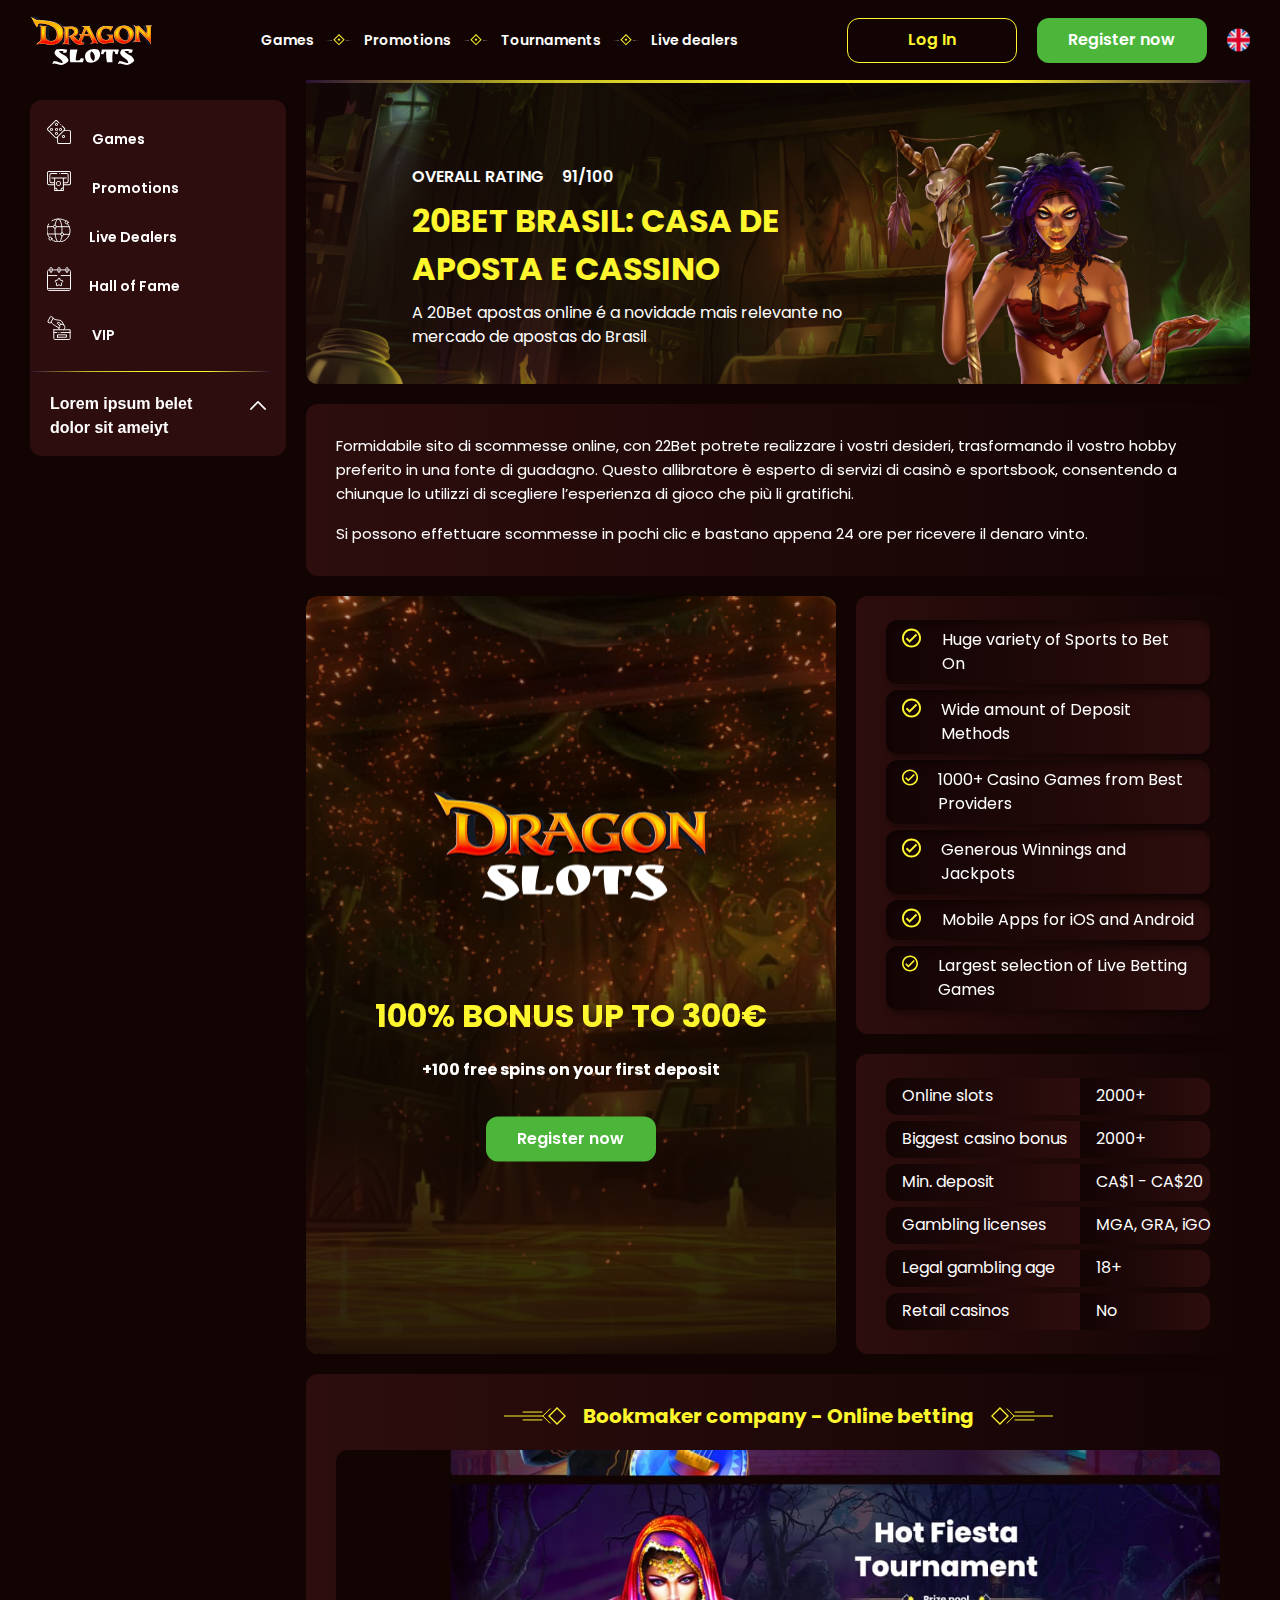
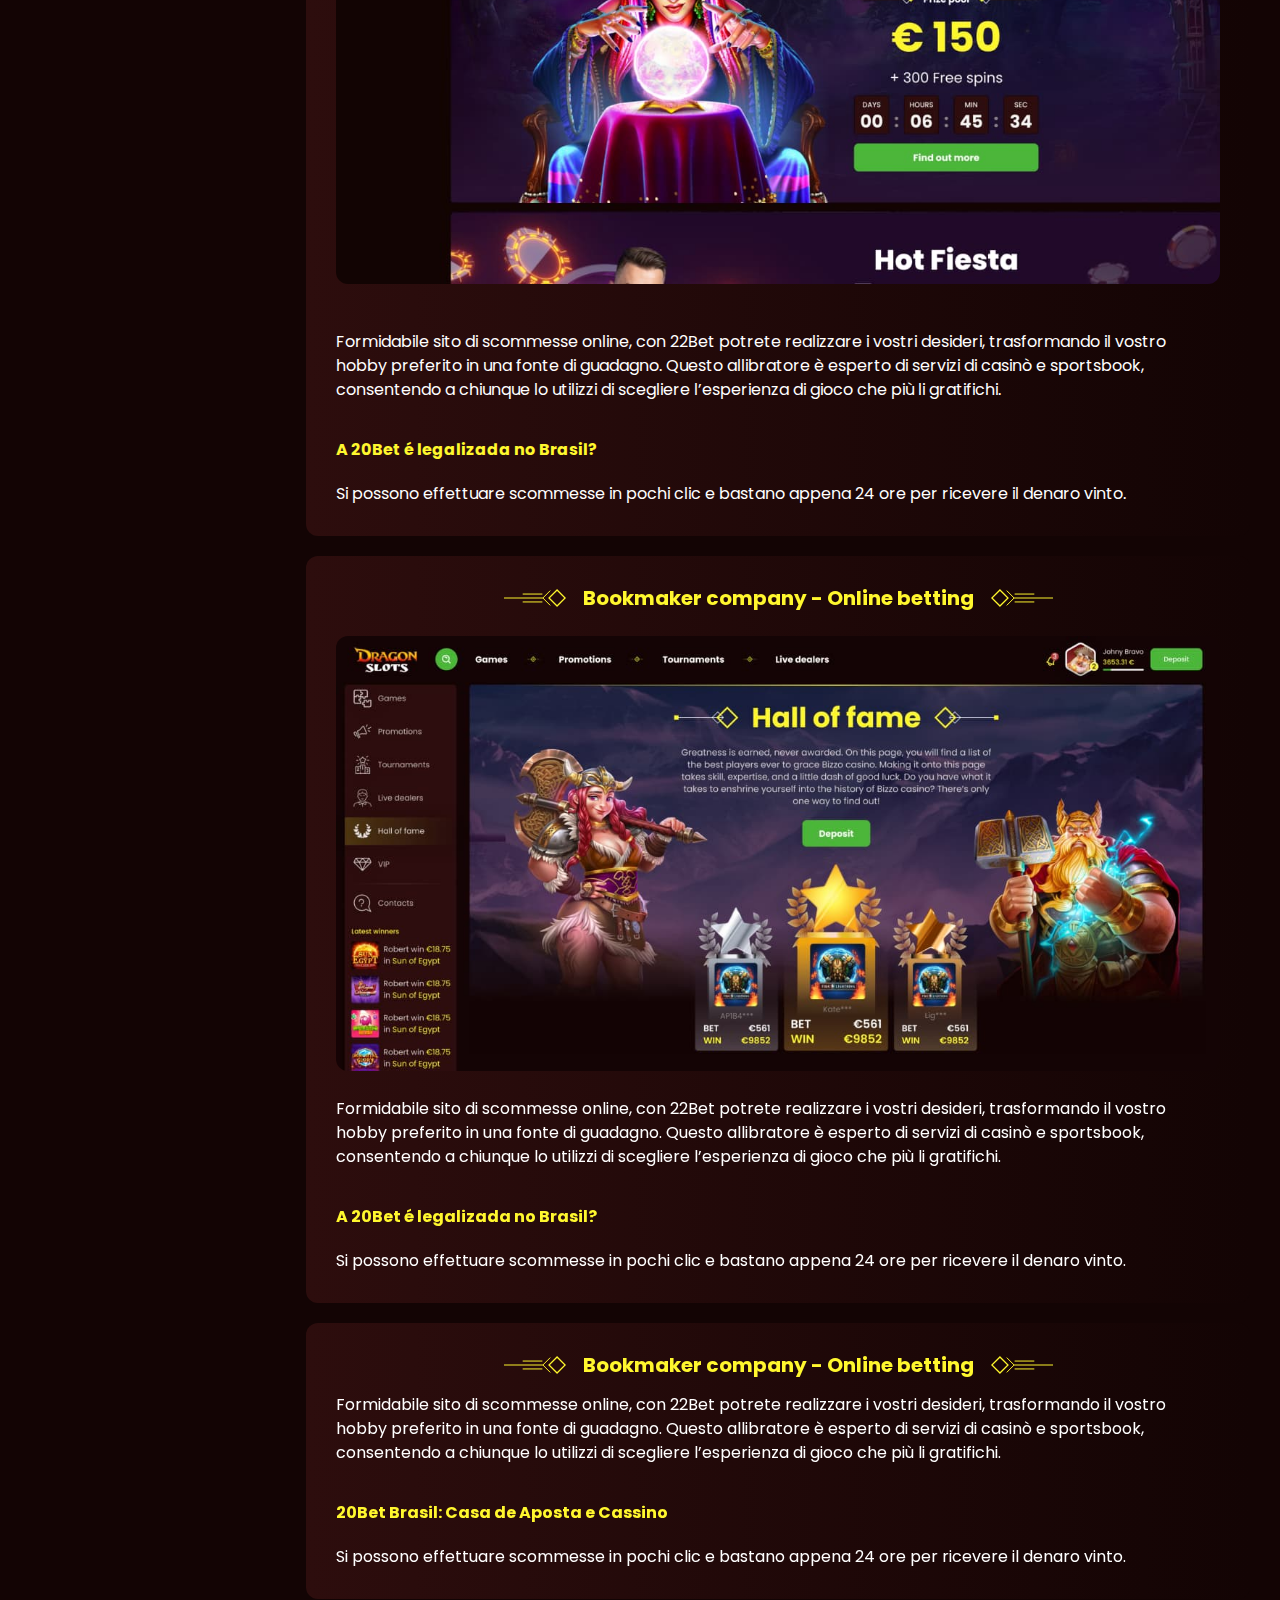
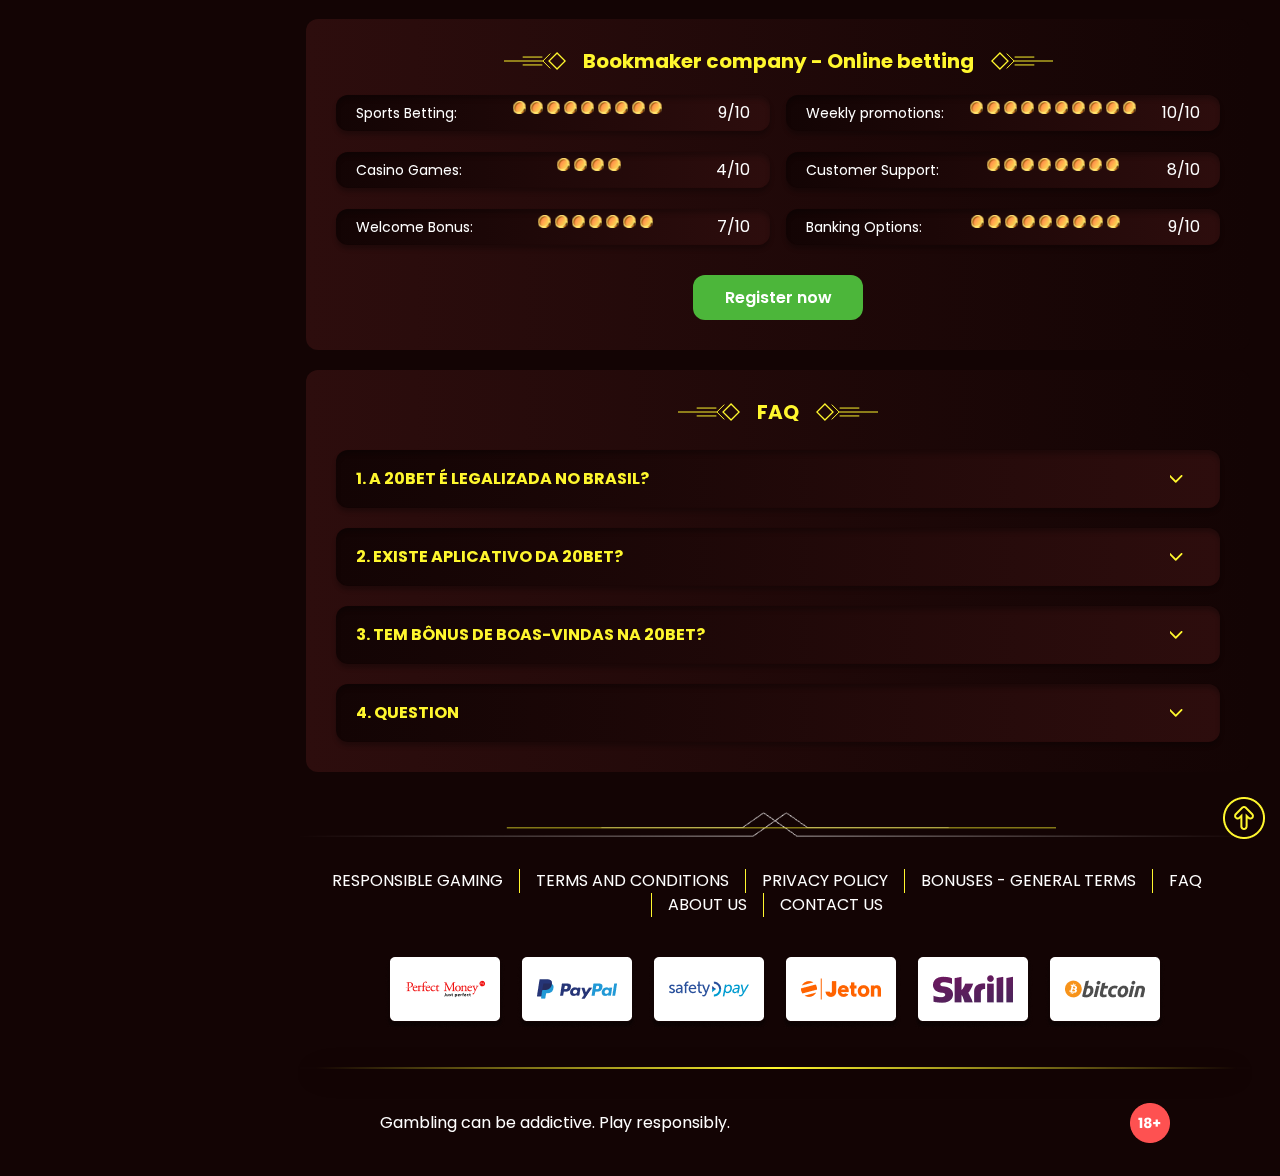
==== commit d2278e9d: "Адаптация для мобильного" ====
--- a/index.html
+++ b/index.html
@@ -362,7 +362,7 @@
         <h2 class="title high faq__title ">FAQ</h2>
         <ul class="faq__list " itemscope itemtype="https://schema.org/FAQPage">
           <li class="faq__item " itemscope itemprop="mainEntity" itemtype="https://schema.org/Question">
-            <h3 class="title mini faq-item__title js-button-expander" itemprop="name">1. A 20Bet é legalizada no Brasil?</h3>
+            <h3 class="title medium faq-item__title js-button-expander" itemprop="name">1. A 20Bet é legalizada no Brasil?</h3>
            <div class="faq__question js-expand-content" itemscope  itemprop="acceptedAnswer" itemtype="https://schema.org/Answer">
             
               <p  itemprop="text">
@@ -373,7 +373,7 @@
            </div>
           </li>
           <li  class="faq__item" itemscope itemprop="mainEntity" itemtype="https://schema.org/Question">
-            <h3 class="title mini faq-item__title js-button-expander" itemprop="name">2. Existe aplicativo da 20Bet?</h3>
+            <h3 class="title medium faq-item__title js-button-expander" itemprop="name">2. Existe aplicativo da 20Bet?</h3>
             <div class="faq__question js-expand-content" itemscope  itemprop="acceptedAnswer" itemtype="https://schema.org/Answer">
             <p  itemprop="text">
               Sim, disponível para sistemas operacionais iOS e Android.
@@ -381,7 +381,7 @@
           </div>
           </li>
           <li class="faq__item">
-            <h3 class="title mini faq-item__title js-button-expander">
+            <h3 class="title medium faq-item__title js-button-expander">
               3. Tem bônus de boas-vindas na 20Bet?
             </h3>
             <div class="faq__question js-expand-content">
@@ -392,7 +392,7 @@
           </div>
           </li>
           <li class="faq__item">
-            <h3 class="title mini faq-item__title js-button-expander">4. Question</h3>
+            <h3 class="title medium faq-item__title js-button-expander">4. Question</h3>
             <div class="faq__question js-expand-content">
             <p >Lorem ipsum dolor sit amet?</p>
           </div>
@@ -404,7 +404,8 @@
     </main> 
     <footer class="footer footer-content ">
      
-      <img src="./image/footer/line.png" alt="line" title>
+      <img class="footer__line"
+      src="./image/footer/line.png" alt="line" title>
       <ul class="footer__list ">
         <li class="footer__item">
           <a href="#" >RESPONSIBLE GAMING</a>
--- a/css/main.css
+++ b/css/main.css
@@ -35,6 +35,21 @@
 }
 
 
+@media screen and (max-width: 1188px) {
+    .content {
+        width: calc(100% - 10px);
+        margin-left: auto;
+        margin-right: auto;
+    }
+}
+
+@media screen and (max-width: 480px) {
+  .content {
+    padding: 15px;
+    margin-left: 0;
+    margin-right: 0;
+  }}
+
 
 h1,
 h2,
@@ -43,7 +58,7 @@
 .title {
   display: block;
   position: relative;
-  /* font-size: 32px; */
+  font-size: 32px;
   font-weight: 700;
   line-height: 48px;
   text-align: center;
@@ -65,12 +80,6 @@
   width: auto;
 }
 
-@media screen and (max-width:800px) {
- h2,
- title.high {
-  font-size: 24px;
-  line-height: 32px;}
-}
 
 h2::before,
 .title.higt::before,
@@ -202,8 +211,10 @@
 }
 
 .background {
-  display: block;
-  position: absolute;
+  /* display: block;
+  position: absolute; */
+  display: block !important;
+  position: absolute !important;
   top: 0;
   bottom: 0;
   left: 0;
@@ -733,12 +744,13 @@
 /* -------------HERO-------------- */
 
 .hero {
- 
+  width: 100%;
   max-width: 1280px;
   border-top-left-radius: 0;
   border-top-right-radius: 0;
   padding: 72px 0 0 106px;
   
+  
 }
 
 @media screen and (max-width:1600px) {
@@ -776,11 +788,16 @@
   }
 }
 
+
 @media screen and (max-width:480px) {
   .hero{
+    min-height: 380px;
+    /* max-width: 480px; */
     background: url(../image/hero/christoph-schadl-sherlock.png) no-repeat center center / contain;
     overflow: hidden;
-    padding: 20px 0 10px 30px;
+    padding: 80px 30px 40px 70px;
+    margin: 0;
+    margin-bottom: 20px;
    
   }
 
@@ -828,14 +845,24 @@
 
   .hero__images{
     position: absolute;
-    opacity: 0.7;
-  }
+    opacity: 0.5;
+  }
+}
+
+@media screen and (max-width:480px) {
+  
 }
 
 .hero__data {
   display: block;
   position: relative;
   max-width: 510px;
+}
+
+@media screen and (max-width:480px) {
+  .hero__data {
+    
+  }
 }
 
 .hero__rating {
@@ -871,7 +898,7 @@
 
 @media screen and (max-width:480px) {
   .hero__title{
-    font-size: 18px;
+    font-size: 28px;
   }
 
   .hero__subtitle{
@@ -896,20 +923,38 @@
 }
 /* ---------------ARTICLE----------- */
 .article {
+  width: 100%;
   font-size: 15px;
   line-height: 24px;
-  margin-bottom: 20px;
+  
+}
+
+@media screen and (max-width:480px) {
+  .article{
+    padding: 15px;
+    margin-bottom: 20px;
+    margin: 0 0 20px 0;
+  }
 }
 /* --------------FEATURES------------- */
 
 .features {
   display: flex;
+  width: calc(100% - 10px);
   margin-bottom: 20px;
 }
+
+
 
 @media screen and (max-width: 800px) {
   .features{
     flex-direction: column;
+  }
+}
+
+@media screen and (max-width: 480px) {
+  .features{
+    width: calc(100% - 10px);
   }
 }
 
@@ -928,6 +973,14 @@
     margin-bottom: 20px;
   }
 }
+
+/* @media screen and (max-width: 480px) {
+  .features__wrapp {
+    width: 100%;
+   
+
+  }
+} */
 
 .features__banner {
   position: relative;
@@ -965,6 +1018,13 @@
   object-fit: cover;
 }
 
+@media screen and (max-width: 480px) {
+  .features-banner__background img  {
+    max-width: 480px
+    
+  }
+}
+
 .features-banner__images {
   position: absolute;
   top: 0;
@@ -1000,12 +1060,25 @@
   }
 }
 
-@media screen and (max-width:400px) {
+@media screen and (max-width:480px) {
   .features-banner__logo {
-   max-width: 270px;
+   max-width: 240px;
    
   }
 }
+
+
+
+ @media screen and (max-width:480px) {
+  .hero{
+    
+    
+  }
+} 
+
+
+
+
 
 .features-banner__title {
   margin-bottom: 23px;
@@ -1032,11 +1105,23 @@
 
 @media screen and (max-width:480px) {
   .features-banner__title {
-    font-size: 32px;
+    font-size: 28px;
     margin-bottom: 30px;
 
     .features-banner__subtitle{
       font-size: 16px;
+    }
+  }
+  
+}
+
+@media screen and (max-width:320px) {
+  .features-banner__title {
+    font-size: 24px;
+    margin-bottom: 30px;
+
+    .features-banner__subtitle{
+      font-size: 14px;
     }
   }
   
@@ -1077,6 +1162,12 @@
   background: linear-gradient(270deg, rgb(19, 4, 4), rgb(45, 13, 13) 100%);
   border-radius: 12px;
   padding: 24px 30px;
+}
+
+@media screen and (max-width:480px) {
+  .features__list {
+    padding: 15px;
+  }
 }
 
 .features__item {
@@ -1137,17 +1228,19 @@
   border-radius: 0px 12px 12px 0px;
 }
 
+@media screen and (max-width:1488px) {
+  .features__table td  {
+  width: 60%;
+  }
+ }
+
 @media screen and (max-width:1188px) {
   .features__table td  {
   width: 50%;
   }
  }
 
-@media screen and (max-width:1188px) {
-  .features__table td +td  {
-  width: 50%;
-  }
- }
+
 
  @media screen and (max-width:1100px) {
   .features__table td  {
@@ -1164,6 +1257,18 @@
  @media screen and (max-width:510px) {
   .features__table td  {
   width: 60%;
+  }
+ }
+
+ @media screen and (max-width:1488px) {
+  .features__table td +td  {
+  width: 40%;
+  }
+ }
+
+ @media screen and (max-width:1188px) {
+  .features__table td +td  {
+  width: 50%;
   }
  }
  
@@ -1195,16 +1300,19 @@
 .review,.ratings,.faq{
   display: flex;
   align-items: center;
-
   flex-direction: column;
-  
-
-}
+  flex-wrap: wrap;
+}
+  
+
+
 
 .review h2,.ratings h2,
 .faq h2{
  
-  width: max-content;
+  /* width: max-content; */
+  width: auto;
+  flex-wrap: wrap;
   padding: 0 80px;
   
  
@@ -1217,13 +1325,20 @@
 @media screen and (max-width: 800px) {
   .review h2,.ratings h2,
 .faq h2{
+  font-size: 24px;
+  line-height: 32px;
+  padding: 0 60px;
+  
  
-  
-  padding: 0 60px;
-  
- 
-}
-}
+}
+}
+
+@media screen and (max-width: 4800px) {
+  .review h2,.ratings h2,
+.faq h2{font-size: 20px;
+  line-height: 24px;}}
+
+
 
 
 article ul > li {
@@ -1291,7 +1406,7 @@
   padding: 6px 20px 6px 20px;
   margin-bottom: 21px;
  
-  ;
+  
  }
   
 
@@ -1358,7 +1473,44 @@
     font-size: 16px;
   }
 }
-
+@media screen and (max-width: 480px) {
+  .ratings__images{
+    
+    gap:4px;
+    
+  }
+
+  .ratings__list li span{
+    
+    font-size: 14px;
+    
+  }
+
+  .ratings__images img{
+    width: 10px;
+    height: 13px;
+  }
+
+  .ratings__list li  {
+    align-items: center;
+    padding-left: 15px;
+    padding-right: 15px;
+    white-space: nowrap;
+  }
+
+  .ratings__list li  p{
+    font-size: 14px;
+    
+  }
+}
+
+@media screen and (max-width: 320px) {
+  .ratings__list li span{
+    
+    display: none;
+    
+  }
+}
 
 
 
@@ -1414,6 +1566,22 @@
     
 }
 
+@media screen and (max-width: 480px) {
+  
+
+  .faq-item__title::before {
+    right: 5px;
+  }
+}
+
+@media screen and (max-width: 320px) {
+  
+
+  .faq-item__title::before {
+    right: 0;
+  }
+}
+
 .faq-item__title.active::before {
   transform: rotate(180deg);
 }
@@ -1449,9 +1617,17 @@
     width: 100%;
   }
 
-  .footer-content img{
-    /* max-width: 100%; */
-  }
+  
+}
+
+@media screen and (max-width:320px) {
+  
+
+  .footer__line{
+    display: none;
+  }
+
+  
 }
 
 
@@ -1476,8 +1652,15 @@
     flex-wrap: wrap;
    
     
-  }
-}
+  }}
+  
+  @media screen and (max-width:320px) {
+    .footer ul {
+      margin-top: 0;
+     
+      
+    }
+  }
 
 
 .footer__item{
@@ -1496,9 +1679,16 @@
   color: #ffffff;
 }
 
-/* .footer__item a:nth-child(2n){
-  color:#fff72e
-} */
+@media screen and (max-width:480px) {
+  .footer__item:nth-child(2n) a{
+    color:#fff72e
+  }
+
+  .footer__item + .footer__item{
+    border-left: none;}
+}
+
+
 
 .footer-card__list{
   padding-bottom: 32px;
@@ -1551,9 +1741,9 @@
   
 }
 
-@media screen and (max-width:400px) {
+@media screen and (max-width:480px) {
   .footer__box p{
-    margin-left: 10px;
+    margin-left: 0;
     
   } 
 }
@@ -1563,9 +1753,9 @@
   
 }
 
-@media screen and (max-width:400px) {
+@media screen and (max-width:480px) {
   .footer__box img{
-    margin-right: 10px;
+    margin-right: 0;
     
   } 
 }
@@ -1577,4 +1767,12 @@
   cursor: pointer;
 }
 
-
+@media screen and(max-width:320px) {
+  .footer__arrow{
+    top: 5px;
+    right: 10px;
+    
+  }
+}
+
+
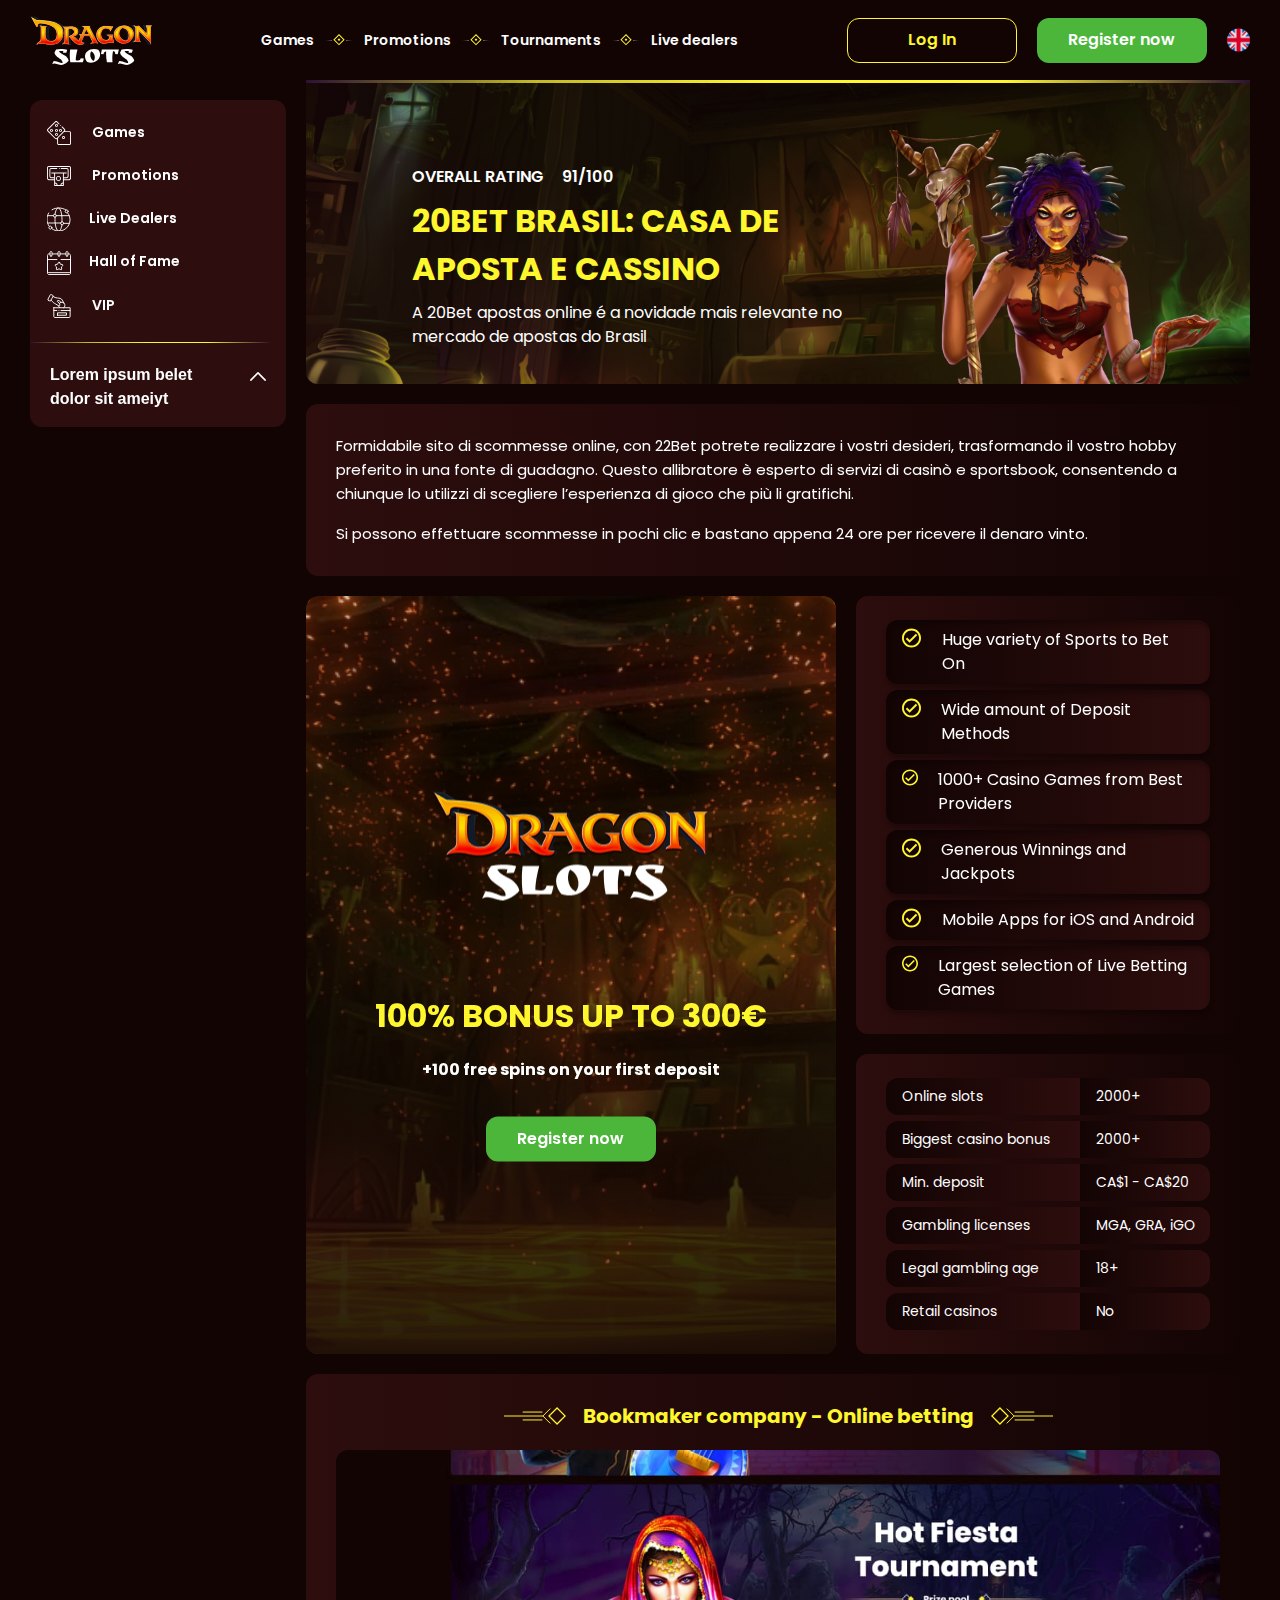
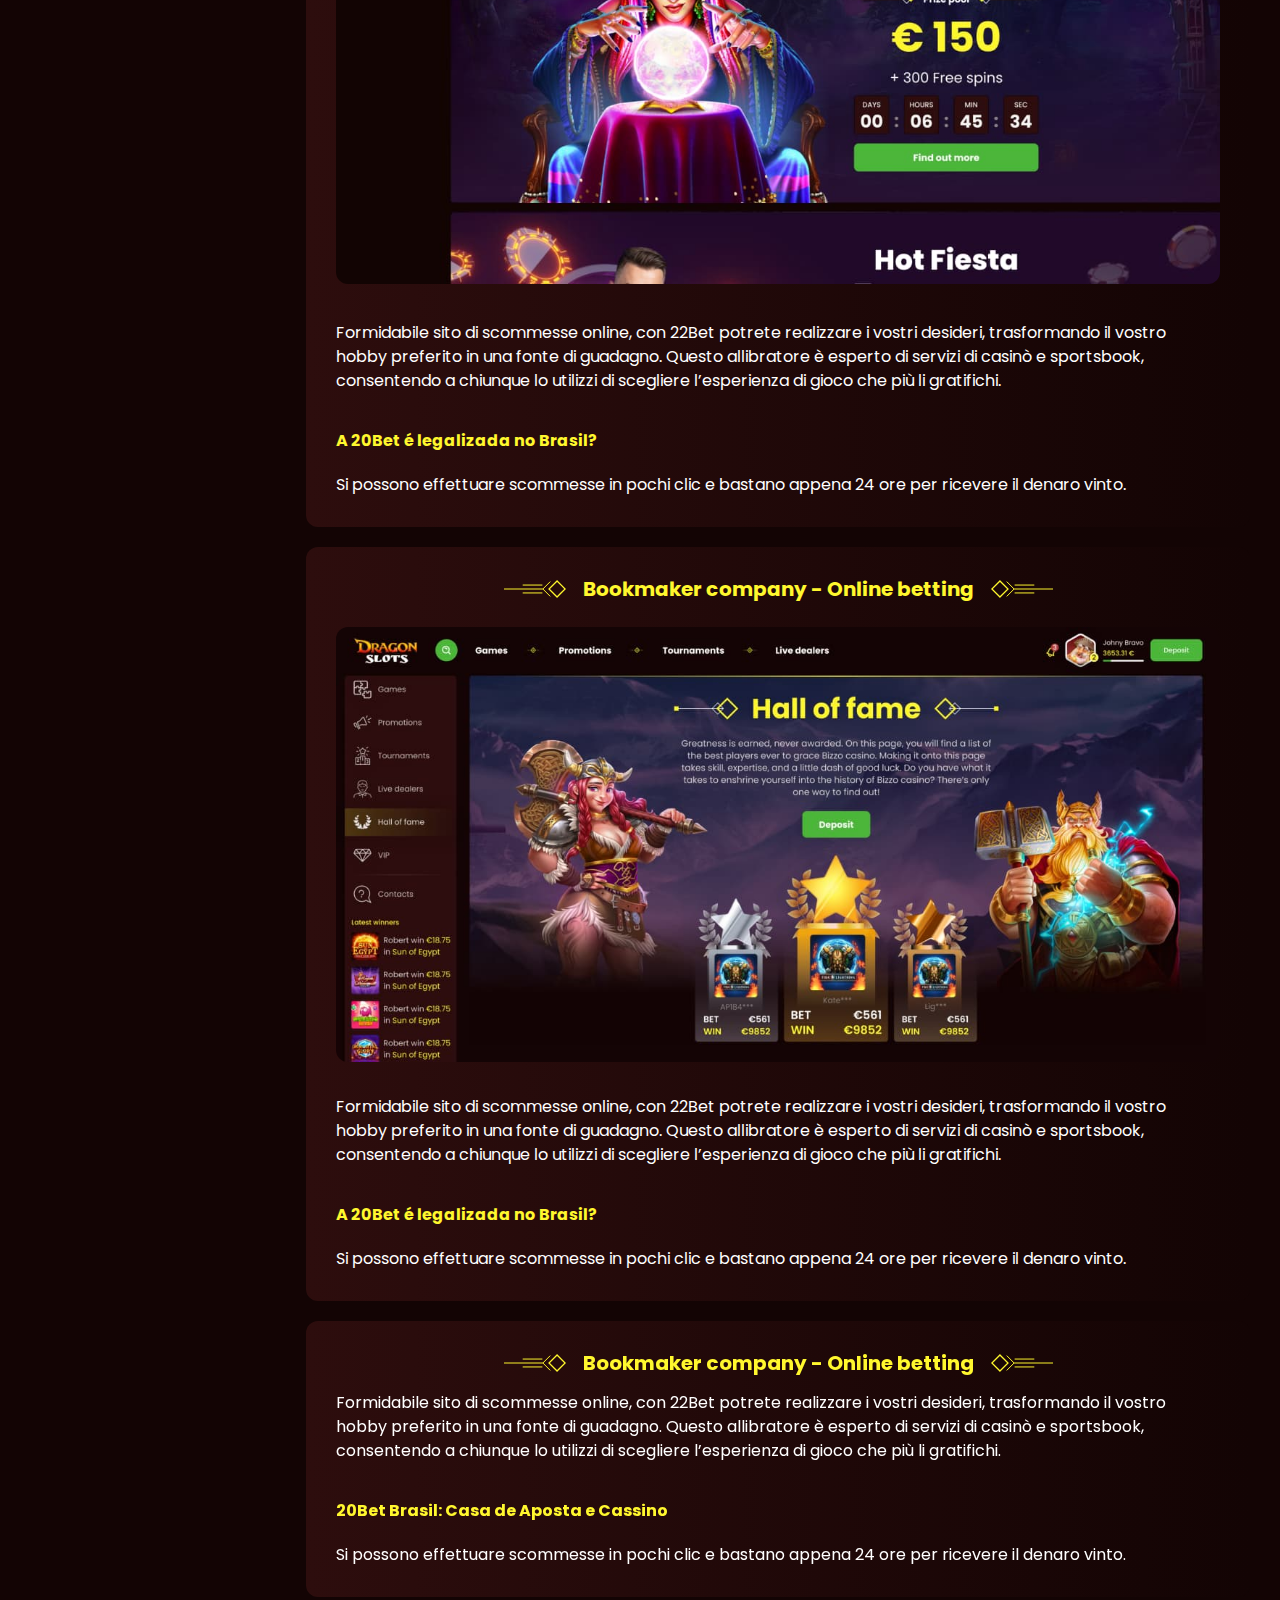
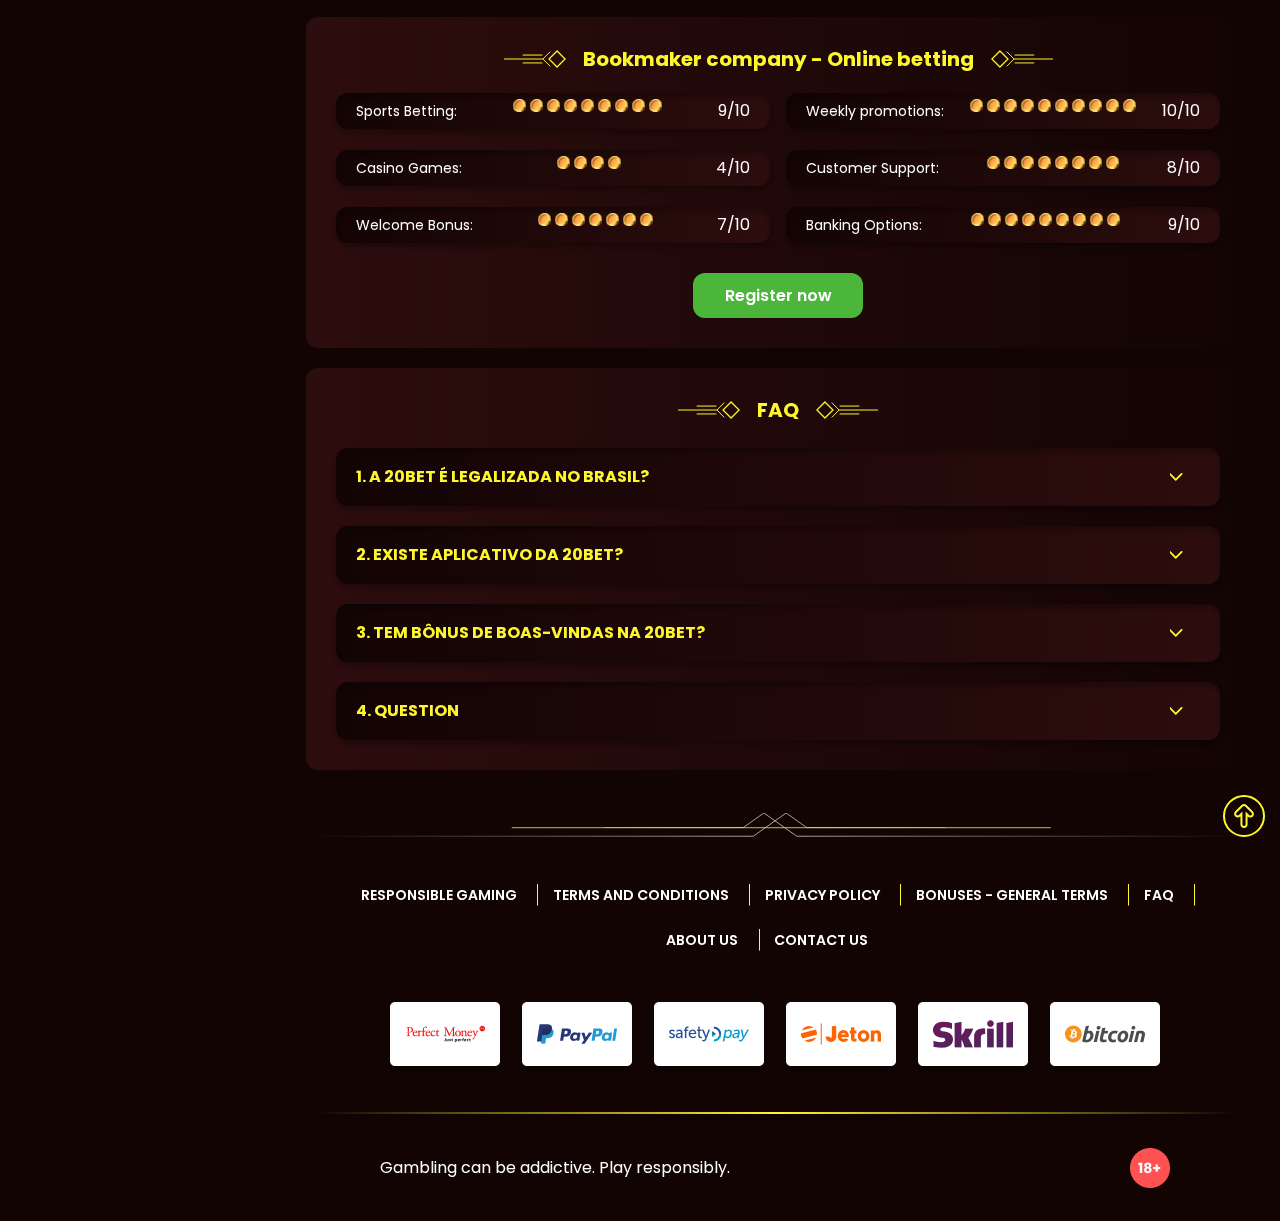
==== commit 79d78e5a: "Работа над ошибками" ====
--- a/index.html
+++ b/index.html
@@ -206,13 +206,15 @@
         </section> 
          <article class=" content review">
           <h2 class="review__title high title">Bookmaker company - Online betting</h2>
-          <img
+          <div class="review__images">
+            <img
             src="./image/bookmaker/Tournaments.jpg"
             alt="Tournaments" title
-            class="image__review"
+            class=""
             
           />
-          <p>
+          </div>
+          <p class="review__desc">
             Formidabile sito di scommesse online, con 22Bet potrete realizzare i
             vostri desideri, trasformando il vostro hobby preferito in una fonte
             di guadagno. Questo allibratore è esperto di servizi di casinò e
@@ -228,11 +230,13 @@
         
         <article class="content review">
           <h2 class="review__title high title">Bookmaker company - Online betting</h2>
-          <img
+          <div class="review__img">
+            <img
             src="./image/bookmaker/HallOfFame.jpg"
             alt="HallOfFame" title
-            class="review__img"
+            
           />
+          </div>
           <p class="review__desc">
             Formidabile sito di scommesse online, con 22Bet potrete realizzare i
             vostri desideri, trasformando il vostro hobby preferito in una fonte
@@ -402,33 +406,36 @@
 
       </section>
     </main> 
-    <footer class="footer footer-content ">
+    <footer class="footer footer__content ">
      
-      <img class="footer__line"
-      src="./image/footer/line.png" alt="line" title>
-      <ul class="footer__list ">
-        <li class="footer__item">
-          <a href="#" >RESPONSIBLE GAMING</a>
-        </li>
-        <li class="footer__item">
-          <a href="#" >TERMS AND CONDITIONS</a>
-        </li>
-        <li class="footer__item">
-          <a href="#" >PRIVACY POLICY</a>
-        </li>
-        <li class="footer__item">
-          <a href="#" >BONUSES - GENERAL TERMS</a>
-        </li>
-        <li class="footer__item">
-          <a href="#" >FAQ</a>
-        </li>
-        <li class="footer__item">
-          <a href="#" >ABOUT US</a>
-        </li>
-        <li class="footer__item">
-          <a href="#" >CONTACT US</a>
-        </li>
-      </ul>
+      <!-- <img class="footer__line"
+      src="./image/footer/line.png" alt="line" title> -->
+      <!-- <ul class="footer__list "> -->
+      <div class="menu footer__menu">
+        <ul class="footer__menu-list">
+          <li class="footer__item">
+            <a href="#" >RESPONSIBLE GAMING</a>
+          </li>
+          <li class="footer__item">
+            <a href="#" >TERMS AND CONDITIONS</a>
+          </li>
+          <li class="footer__item">
+            <a href="#" >PRIVACY POLICY</a>
+          </li>
+          <li class="footer__item">
+            <a href="#" >BONUSES - GENERAL TERMS</a>
+          </li>
+          <li class="footer__item">
+            <a href="#" >FAQ</a>
+          </li>
+          <li class="footer__item">
+            <a href="#" >ABOUT US</a>
+          </li>
+          <li class="footer__item">
+            <a href="#" >CONTACT US</a>
+          </li>
+        </ul>
+      </div>
 
       <ul class="footer-card__list">
         <li >
@@ -466,7 +473,8 @@
           <p>Gambling can be addictive. Play responsibly.</p>
         <img src="./image/footer/limit.png" alt="age limit" title=""/>
       </div>
-      <img class="footer__arrow" src="./image/footer/Arrow.png" alt="Arrow UP" onclick="scrollToTop()" />
+      <button class="footer__arrow" src="" alt="Arrow UP" onclick="scrollToTop()" ></button>
+      <!-- <img class="footer__arrow" src="./image/footer/Arrow.png" alt="Arrow UP" onclick="scrollToTop()" /> -->
     </footer>
     <script src="./js/expander.js"></script>
     <script src="./js/button-sidebar.js"></script>
--- a/css/main.css
+++ b/css/main.css
@@ -684,6 +684,7 @@
   max-height: 24px;
   margin: auto;
   margin-right: 18px;
+  vertical-align: middle;
 }
 
 .sidebar__links-button {
@@ -1231,6 +1232,7 @@
 @media screen and (max-width:1488px) {
   .features__table td  {
   width: 60%;
+  font-size: 14px;
   }
  }
 
@@ -1263,6 +1265,7 @@
  @media screen and (max-width:1488px) {
   .features__table td +td  {
   width: 40%;
+  font-size: 14px;
   }
  }
 
@@ -1359,7 +1362,7 @@
   border-radius: 12px;
 }
 
-.image__review {
+.review__images {
   margin-top: 22px;
   margin-bottom: 30px;
 }
@@ -1592,13 +1595,14 @@
 /* --------------FOOTER--------------- */
 
 .footer{
+  
   text-align: center;
   max-width: 100%;
   width: max-content;
   padding: 20px 30px 33px 300px;;
 }
 
-.footer-content{
+.footer__content{
  
   flex-direction: column;
   
@@ -1607,13 +1611,27 @@
   /* padding: 20px 30px 33px 300px; */
 }
 
+.footer__menu::before{
+  content: "";
+  display: block;
+  position: relative;
+  max-width: 1204px;
+  height: 30px;
+  background: url(../image/footer/line-footer.svg) no-repeat center center / contain;
+
+}
+
+.footer__menu ul{
+  padding-top: 32px;
+}
+
 @media screen and (max-width:1270px) {
-  .footer-content{
+  .footer__content{
     padding: 20px 30px 33px 30px;
   }
 }
 @media screen and (max-width:840px) {
-  .footer-content{
+  .footer__content{
     width: 100%;
   }
 
@@ -1631,31 +1649,46 @@
 }
 
 
-.footer ul {
+/* .footer ul {
+   display: flex;
+  justify-content: center;
+  margin-top: 32px; 
+
+  
+} */
+
+.footer-card__list, .footer__menu-list{
   display: flex;
   justify-content: center;
-  margin-top: 32px;
-  
-
-  
+  margin-top: 32px; 
+}
+
+.menu.footer__menu {
+  display: flex;
+  flex-direction: column; }
+
+.footer__menu-list{
+  
+  
+  margin-top: 0;
 }
 
 @media screen and (max-width:1400px) {
-  .footer ul {
+  .footer ul, .footer__menu-list {
     flex-wrap: wrap;
    
     
   }
 }
 @media screen and (max-width:1270px) {
-  .footer ul {
+  .footer ul , .footer__menu ul {
     flex-wrap: wrap;
    
     
   }}
   
   @media screen and (max-width:320px) {
-    .footer ul {
+    .footer ul ,.footer__menu-list {
       margin-top: 0;
      
       
@@ -1664,16 +1697,37 @@
 
 
 .footer__item{
-  /* display: flex; */
+  position: relative;
+  font-size: 16px;
+  font-weight: 400;
   padding-right: 16px;
 }
 
-
-.footer__item + .footer__item{
+.footer__item:not(:last-child)::after {
+  content:"";
+  display: block;
+  position: absolute;
+  background: url(../image/footer/line.svg) no-repeat center center / contain;
+  width: 10px;
+ height: 50%;
+  top:50%;
+  transform: translateY(-50%);
+  right: 0;
+  
+}
+
+@media screen and (max-width:320px) {
+  .footer__item:not(:last-child)::after {
+    display: none;
+  }
+}
+
+
+/* .footer__item + .footer__item{
   border-left: 1px solid #fff72e;
   color:#ffffff;
   padding-left: 16px;
-}
+} */
 
 .footer__item a{
   color: #ffffff;
@@ -1761,13 +1815,18 @@
 }
 
 .footer__arrow{
+  display: inline-block;
   position: absolute;
+  width: 42px;
+  height: 42px;
   top: 5px;
   right: 15px;
-  cursor: pointer;
+  background: url(../image/footer/ArrowUP.svg) no-repeat center center / contain ;
+  z-index: 100;
 }
 
 @media screen and(max-width:320px) {
+
   .footer__arrow{
     top: 5px;
     right: 10px;
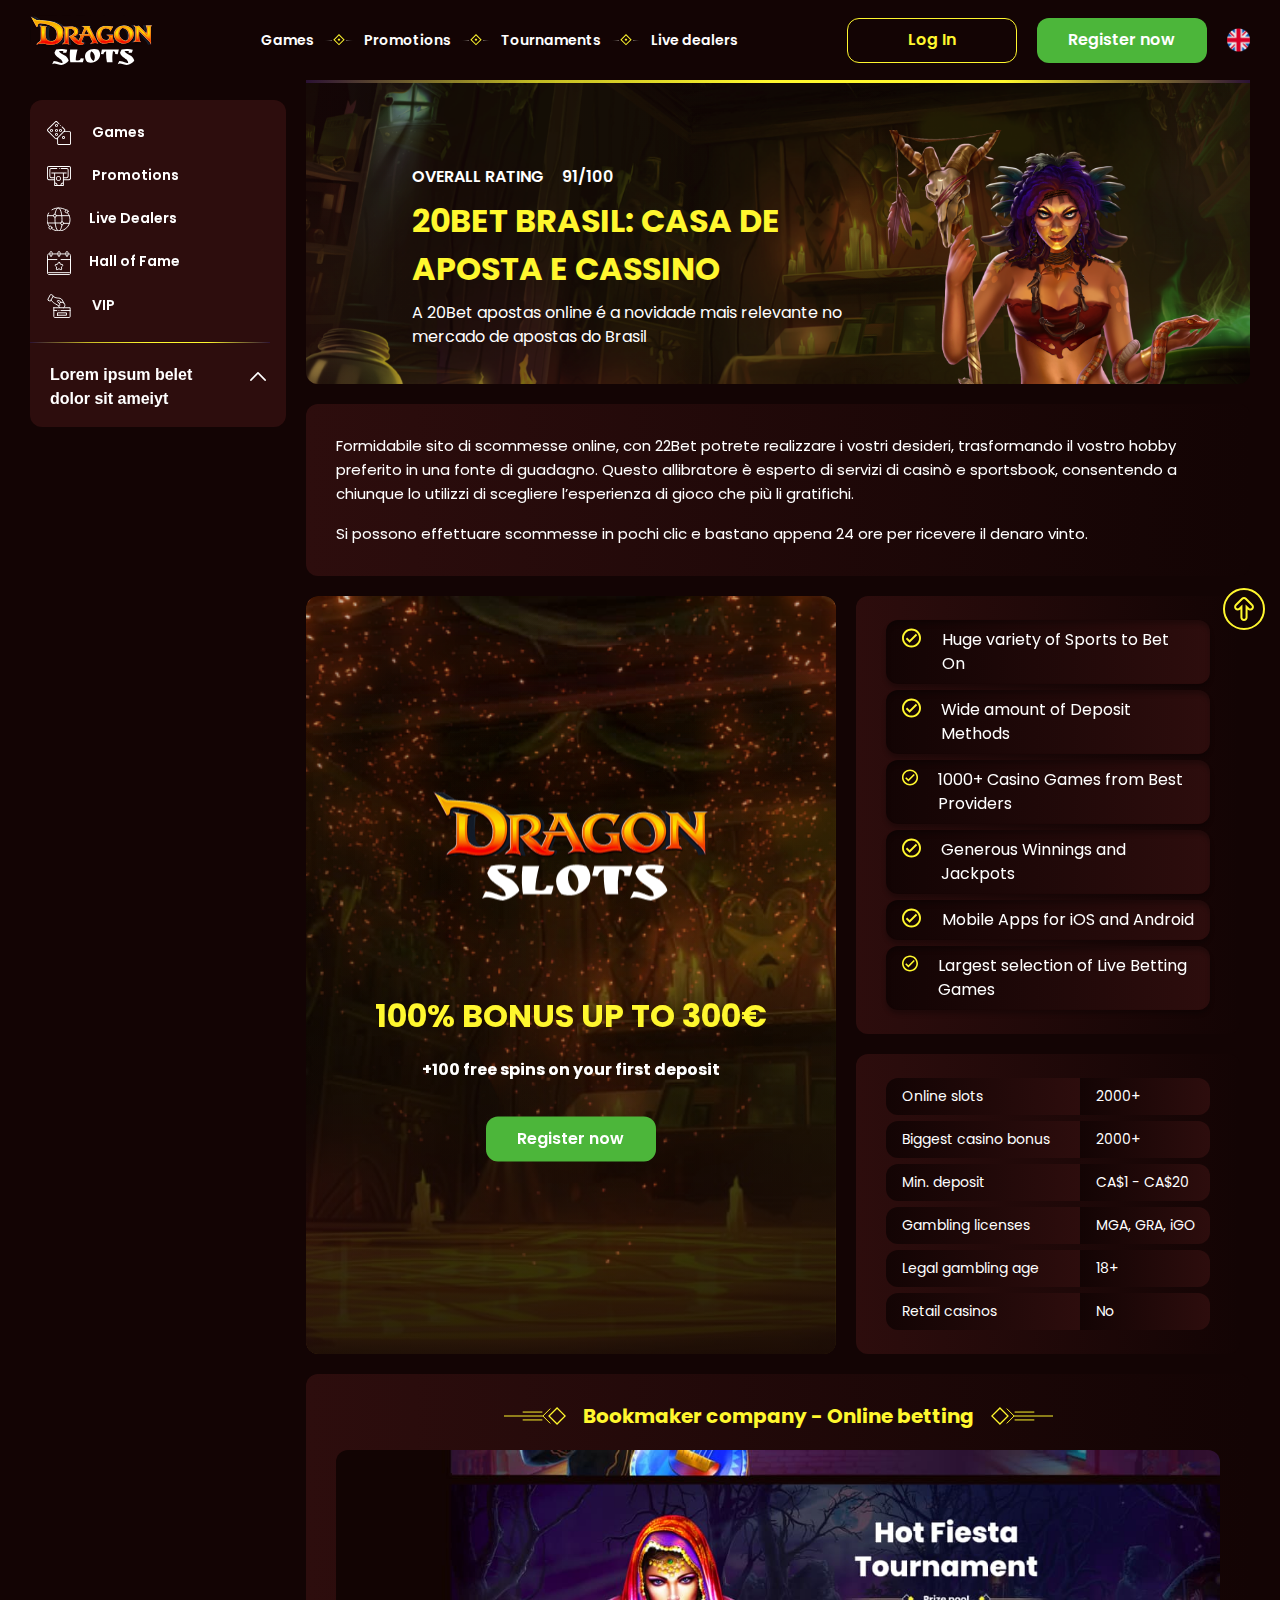
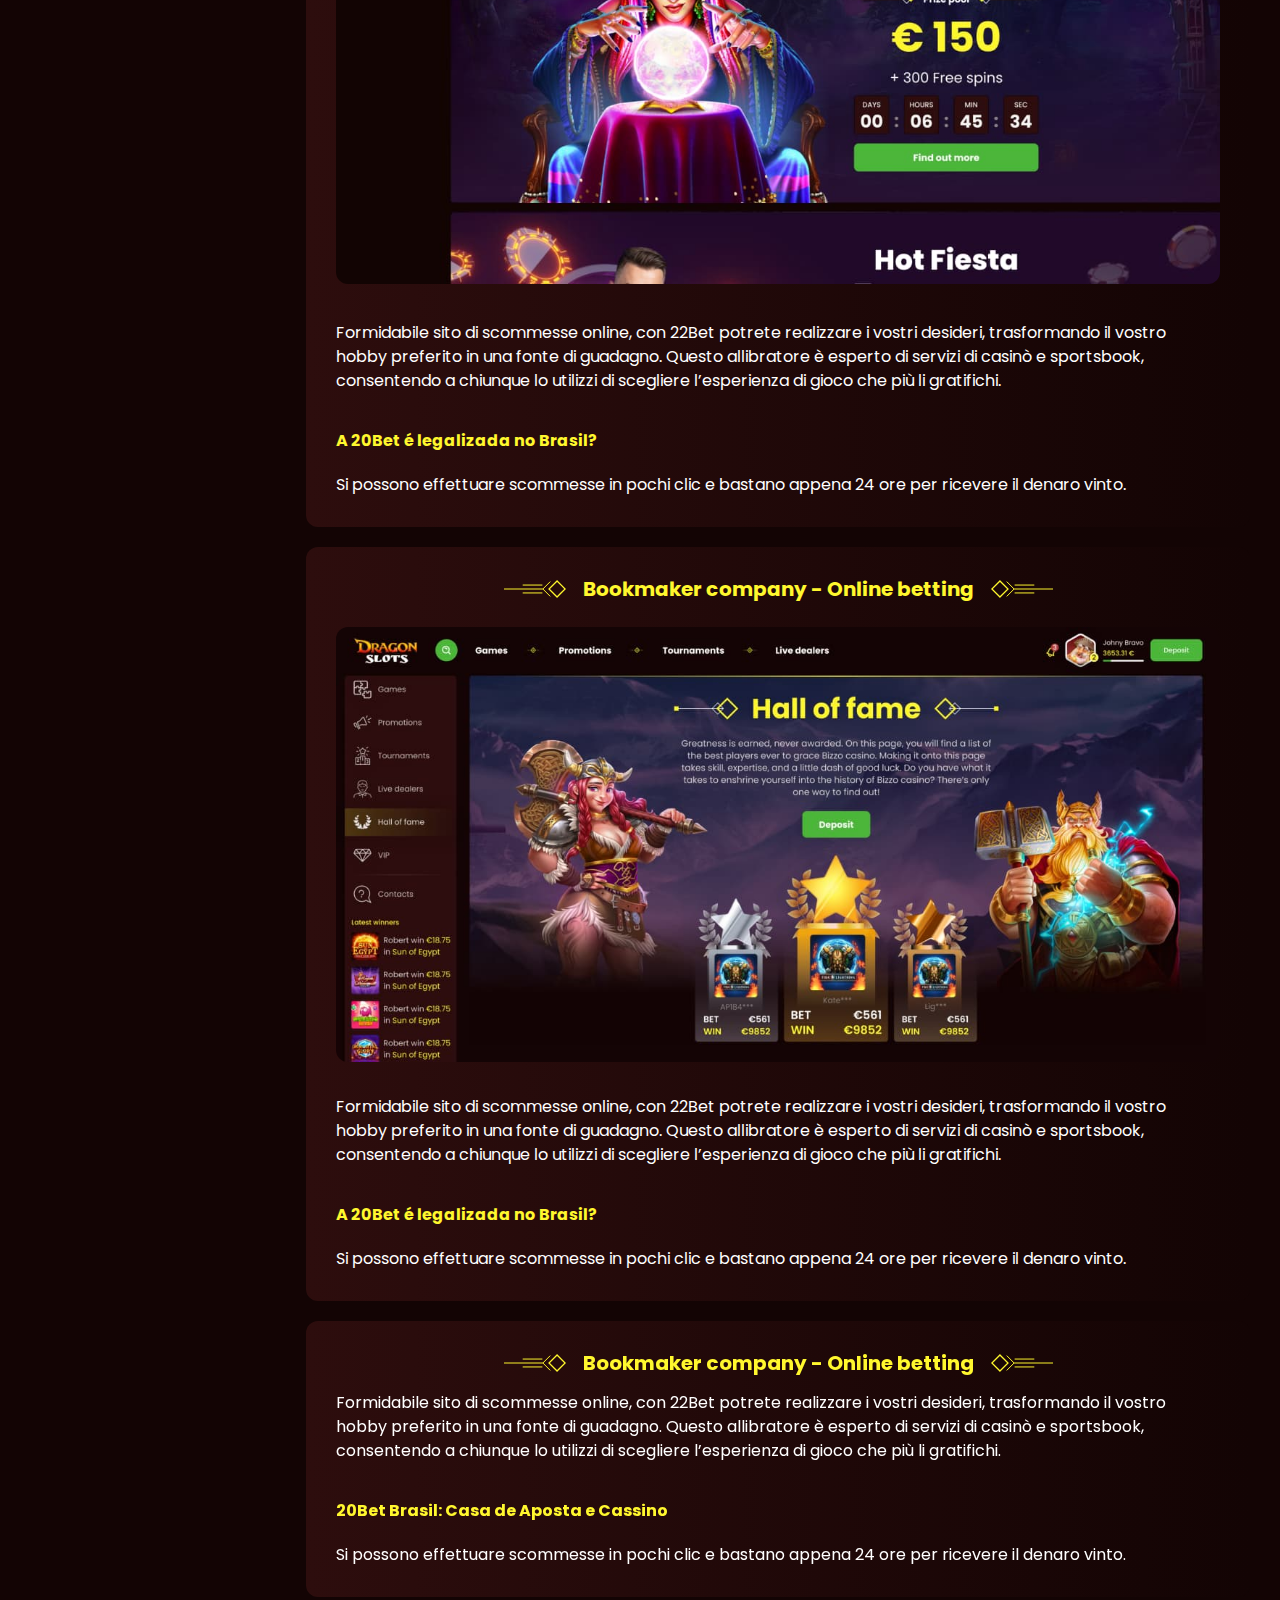
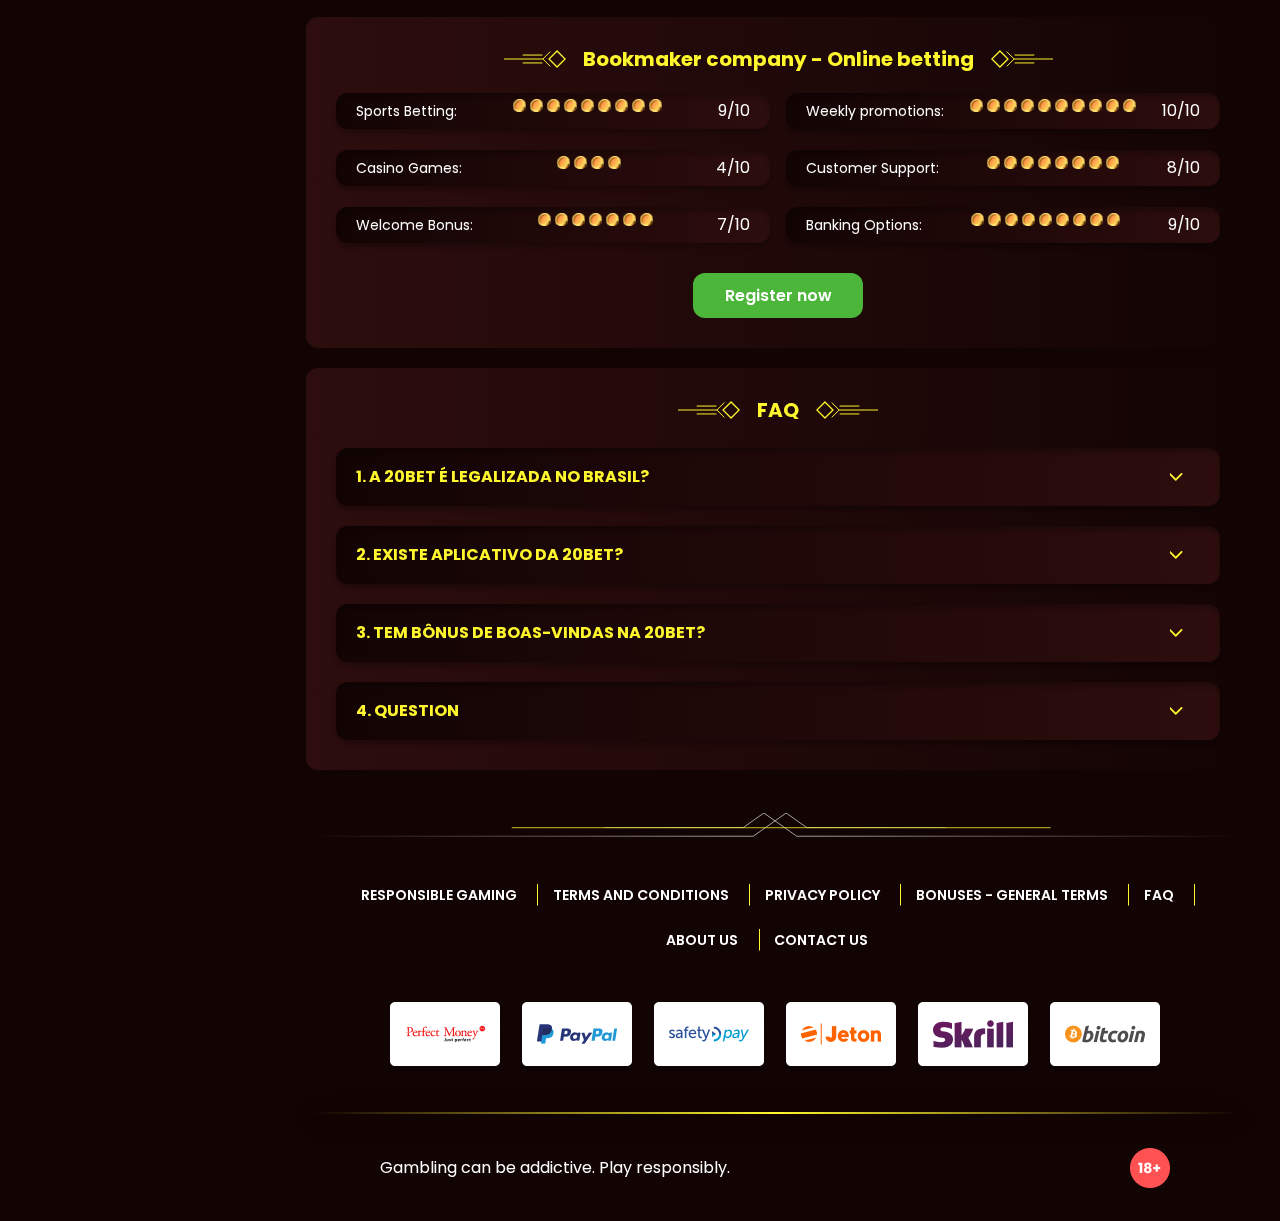
==== commit ded0381c: "Поправки кнопки прокрутки" ====
--- a/index.html
+++ b/index.html
@@ -408,9 +408,7 @@
     </main> 
     <footer class="footer footer__content ">
      
-      <!-- <img class="footer__line"
-      src="./image/footer/line.png" alt="line" title> -->
-      <!-- <ul class="footer__list "> -->
+      
       <div class="menu footer__menu">
         <ul class="footer__menu-list">
           <li class="footer__item">
@@ -473,8 +471,8 @@
           <p>Gambling can be addictive. Play responsibly.</p>
         <img src="./image/footer/limit.png" alt="age limit" title=""/>
       </div>
-      <button class="footer__arrow" src="" alt="Arrow UP" onclick="scrollToTop()" ></button>
-      <!-- <img class="footer__arrow" src="./image/footer/Arrow.png" alt="Arrow UP" onclick="scrollToTop()" /> -->
+      <button class="footer__arrow" src="" alt="Arrow UP" id="scrollToTopBtn" onclick="scrollToTop()" ></button>
+      
     </footer>
     <script src="./js/expander.js"></script>
     <script src="./js/button-sidebar.js"></script>
--- a/css/main.css
+++ b/css/main.css
@@ -211,8 +211,7 @@
 }
 
 .background {
-  /* display: block;
-  position: absolute; */
+  
   display: block !important;
   position: absolute !important;
   top: 0;
@@ -228,7 +227,7 @@
   position: relative;
   width: 100%;
   height: 100%;
-  /* object-fit: cover; */
+  
 }
 
 .header,
@@ -793,7 +792,7 @@
 @media screen and (max-width:480px) {
   .hero{
     min-height: 380px;
-    /* max-width: 480px; */
+   
     background: url(../image/hero/christoph-schadl-sherlock.png) no-repeat center center / contain;
     overflow: hidden;
     padding: 80px 30px 40px 70px;
@@ -975,13 +974,6 @@
   }
 }
 
-/* @media screen and (max-width: 480px) {
-  .features__wrapp {
-    width: 100%;
-   
-
-  }
-} */
 
 .features__banner {
   position: relative;
@@ -991,9 +983,7 @@
   flex-direction: column;
 }
 
-/* .features__banner > * {
-  flex: 1 1 50%;
-} */
+
 .features-banner__background{
   position: relative;
   height: 100%;
@@ -1206,7 +1196,7 @@
 
 .features__table tr {
   display: flex;
-  /* display: table-row; */
+  
   align-items: center;
   margin-top: 6px;
 }
@@ -1215,16 +1205,16 @@
   margin-top: 0;
 }
 .features__table td {
-  /* width: calc(50% - 10px); */
+ 
   width: 40%;
   border-radius: 12px 0px 0px 12px;
   background: linear-gradient(270deg, rgb(45, 13, 13), rgb(19, 4, 4) 100%);
   white-space: nowrap;
   padding: 6.5px 16px;
-  /* margin-top: 4px; */
+  
 }
 .features__table td + td {
-  /* width: 100%; */
+ 
   width: 60%;
   border-radius: 0px 12px 12px 0px;
 }
@@ -1313,7 +1303,7 @@
 .review h2,.ratings h2,
 .faq h2{
  
-  /* width: max-content; */
+  
   width: auto;
   flex-wrap: wrap;
   padding: 0 80px;
@@ -1606,9 +1596,6 @@
  
   flex-direction: column;
   
-  /* margin-left: auto;
-  margin-right: auto; */
-  /* padding: 20px 30px 33px 300px; */
 }
 
 .footer__menu::before{
@@ -1649,13 +1636,6 @@
 }
 
 
-/* .footer ul {
-   display: flex;
-  justify-content: center;
-  margin-top: 32px; 
-
-  
-} */
 
 .footer-card__list, .footer__menu-list{
   display: flex;
@@ -1716,18 +1696,11 @@
   
 }
 
-@media screen and (max-width:320px) {
+@media screen and (max-width:480px) {
   .footer__item:not(:last-child)::after {
     display: none;
   }
 }
-
-
-/* .footer__item + .footer__item{
-  border-left: 1px solid #fff72e;
-  color:#ffffff;
-  padding-left: 16px;
-} */
 
 .footer__item a{
   color: #ffffff;
@@ -1748,15 +1721,6 @@
   padding-bottom: 32px;
   gap: 12px;
 }
-
- @media screen and (max-width:840px) {
-  /* .footer-card__list li  {
-    flex-basis: calc((100% - 30px) / 4);
-  } */
-
-  
-} 
-
 
 
 .footer-card__list::after {
@@ -1816,11 +1780,13 @@
 
 .footer__arrow{
   display: inline-block;
-  position: absolute;
+ 
+  position: fixed;
   width: 42px;
   height: 42px;
-  top: 5px;
+  
   right: 15px;
+  bottom: 30vh;
   background: url(../image/footer/ArrowUP.svg) no-repeat center center / contain ;
   z-index: 100;
 }
@@ -1834,4 +1800,13 @@
   }
 }
 
-
+@media screen and(max-width:320px) {
+
+  .footer__arrow{
+    top: 5px;
+    right: 10px;
+    
+  }
+}
+
+
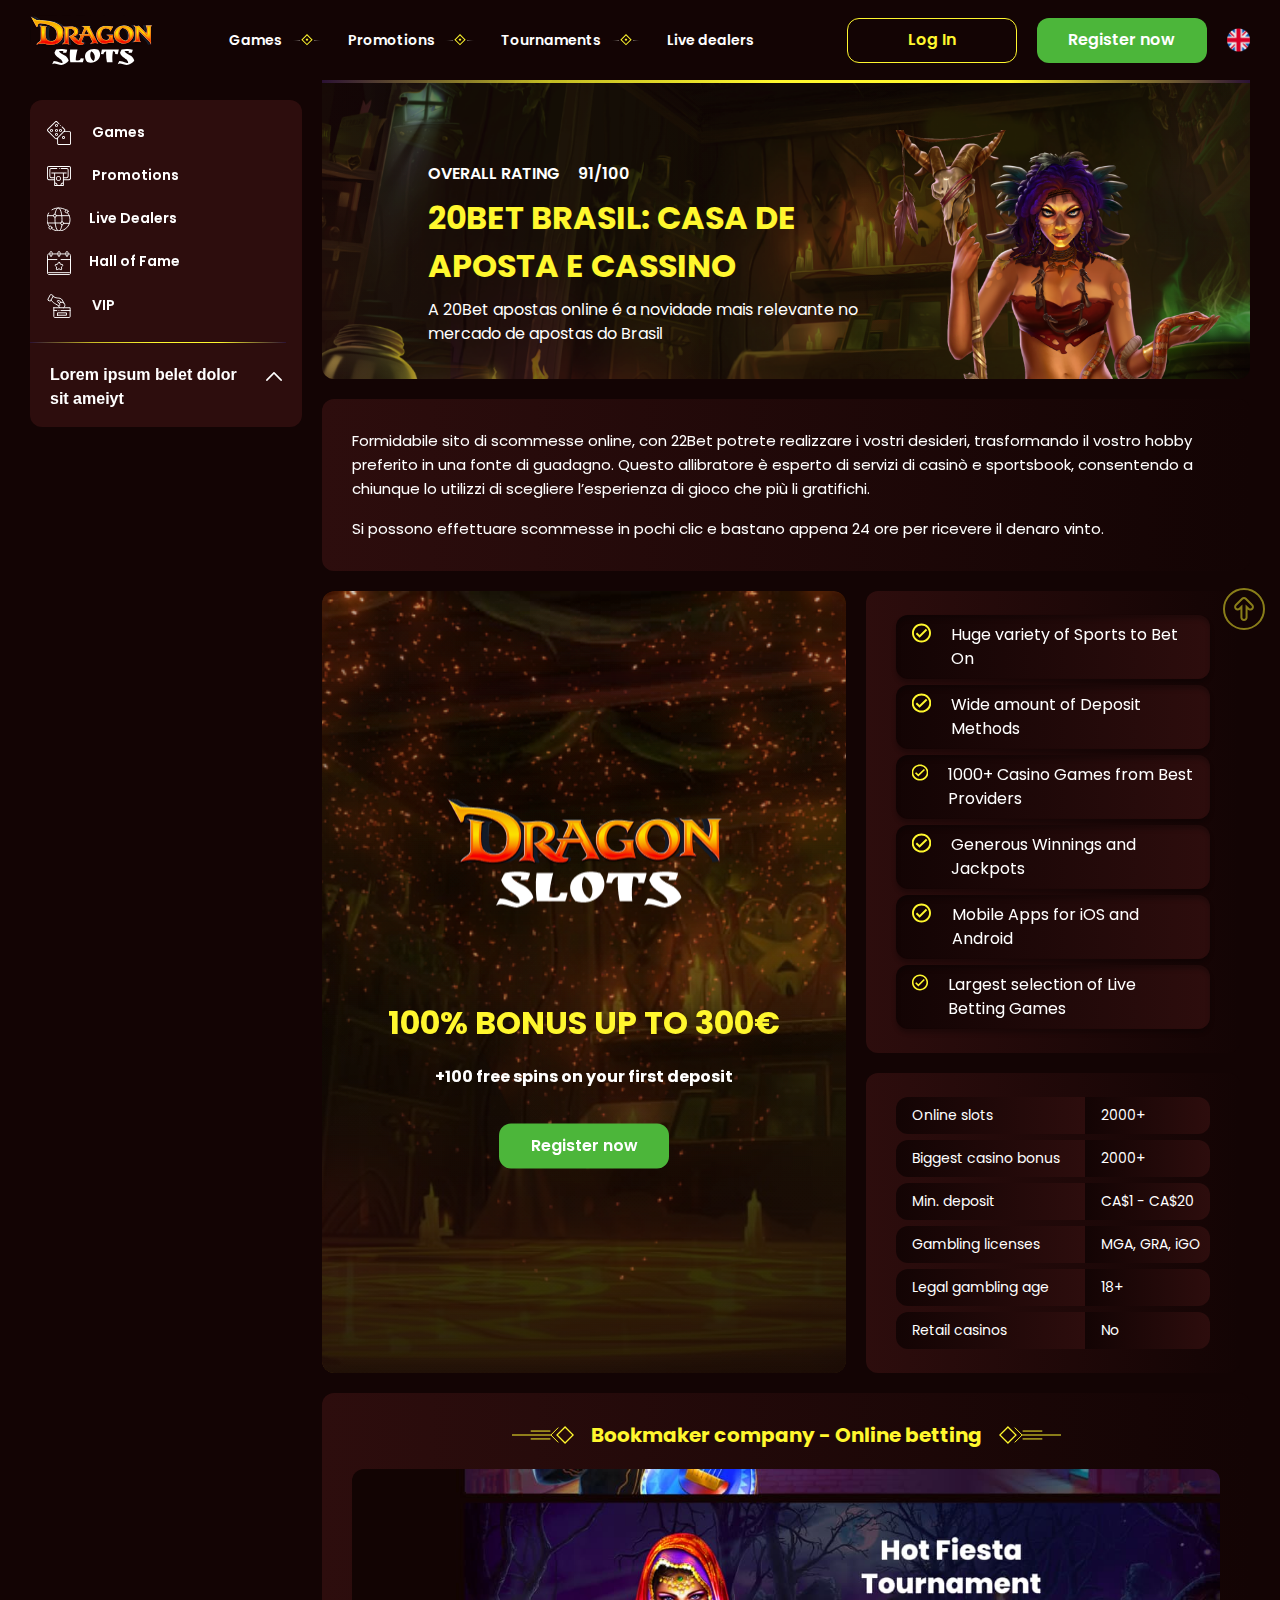
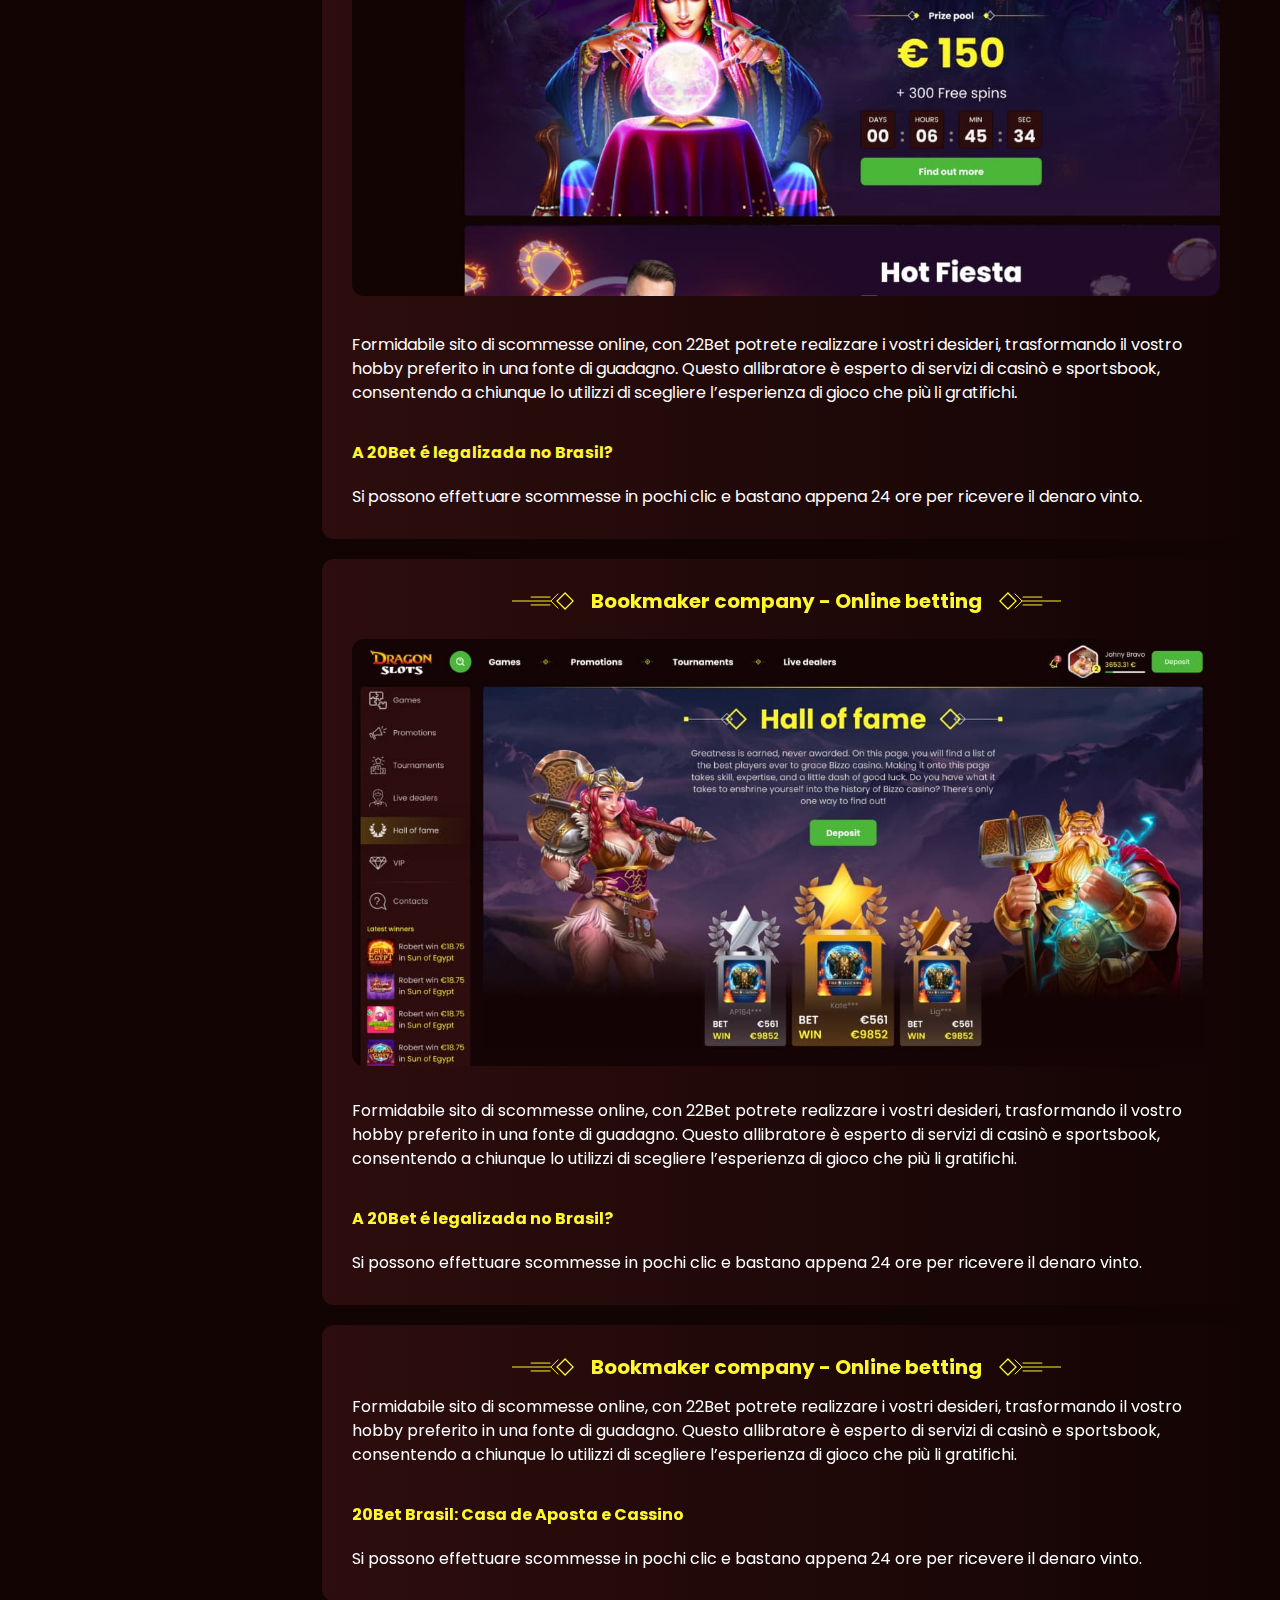
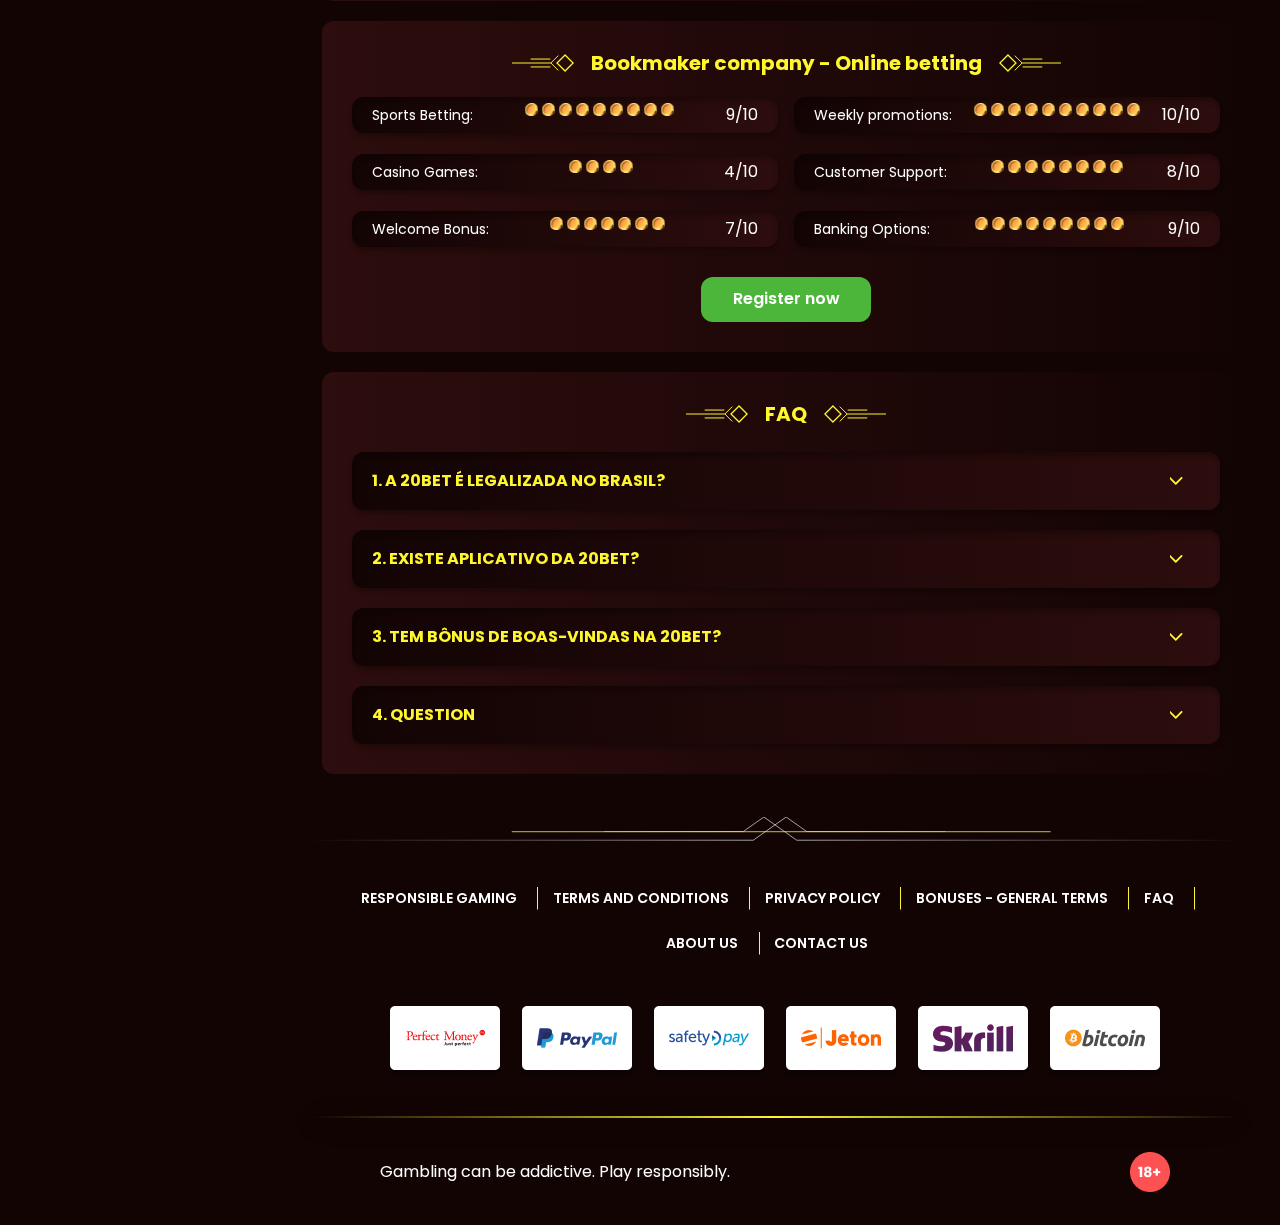
==== commit 0c8e98f0: "Исправление классов" ====
--- a/index.html
+++ b/index.html
@@ -409,31 +409,31 @@
     <footer class="footer footer__content ">
      
       
-      <div class="menu footer__menu">
-        <ul class="footer__menu-list">
-          <li class="footer__item">
+      <nav class="menu footer__menu">
+        <ul >
+          <li>
             <a href="#" >RESPONSIBLE GAMING</a>
           </li>
-          <li class="footer__item">
+          <li >
             <a href="#" >TERMS AND CONDITIONS</a>
           </li>
-          <li class="footer__item">
+          <li >
             <a href="#" >PRIVACY POLICY</a>
           </li>
-          <li class="footer__item">
+          <li>
             <a href="#" >BONUSES - GENERAL TERMS</a>
           </li>
-          <li class="footer__item">
+          <li >
             <a href="#" >FAQ</a>
           </li>
-          <li class="footer__item">
+          <li >
             <a href="#" >ABOUT US</a>
           </li>
-          <li class="footer__item">
+          <li >
             <a href="#" >CONTACT US</a>
           </li>
         </ul>
-      </div>
+      </nav>
 
       <ul class="footer-card__list">
         <li >
--- a/css/main.css
+++ b/css/main.css
@@ -1635,55 +1635,49 @@
   
 }
 
-
-
-.footer-card__list, .footer__menu-list{
+.footer ul{
   display: flex;
   justify-content: center;
   margin-top: 32px; 
 }
 
-.menu.footer__menu {
-  display: flex;
-  flex-direction: column; }
-
-.footer__menu-list{
-  
-  
-  margin-top: 0;
-}
+.footer ul:first-child{
+  margin-top: 0; 
+}
+
+
+
 
 @media screen and (max-width:1400px) {
-  .footer ul, .footer__menu-list {
+  .footer ul {
     flex-wrap: wrap;
    
     
   }
 }
 @media screen and (max-width:1270px) {
-  .footer ul , .footer__menu ul {
+  .footer ul  {
     flex-wrap: wrap;
    
     
   }}
   
   @media screen and (max-width:320px) {
-    .footer ul ,.footer__menu-list {
+    .footer ul {
       margin-top: 0;
      
       
     }
   }
 
-
-.footer__item{
-  position: relative;
-  font-size: 16px;
-  font-weight: 400;
+.menu ul li{
+  position: relative;
+ 
   padding-right: 16px;
 }
 
-.footer__item:not(:last-child)::after {
+
+.footer__menu ul li:not(:last-child)::after {
   content:"";
   display: block;
   position: absolute;
@@ -1696,23 +1690,21 @@
   
 }
 
+
 @media screen and (max-width:480px) {
-  .footer__item:not(:last-child)::after {
+  .footer__menu ul li:not(:last-child)::after{
     display: none;
   }
 }
 
-.footer__item a{
-  color: #ffffff;
-}
+
 
 @media screen and (max-width:480px) {
-  .footer__item:nth-child(2n) a{
+  .footer__menu ul li:nth-child(2n) a{
     color:#fff72e
   }
 
-  .footer__item + .footer__item{
-    border-left: none;}
+  
 }
 
 
@@ -1788,6 +1780,7 @@
   right: 15px;
   bottom: 30vh;
   background: url(../image/footer/ArrowUP.svg) no-repeat center center / contain ;
+  opacity: 0.5;
   z-index: 100;
 }
 
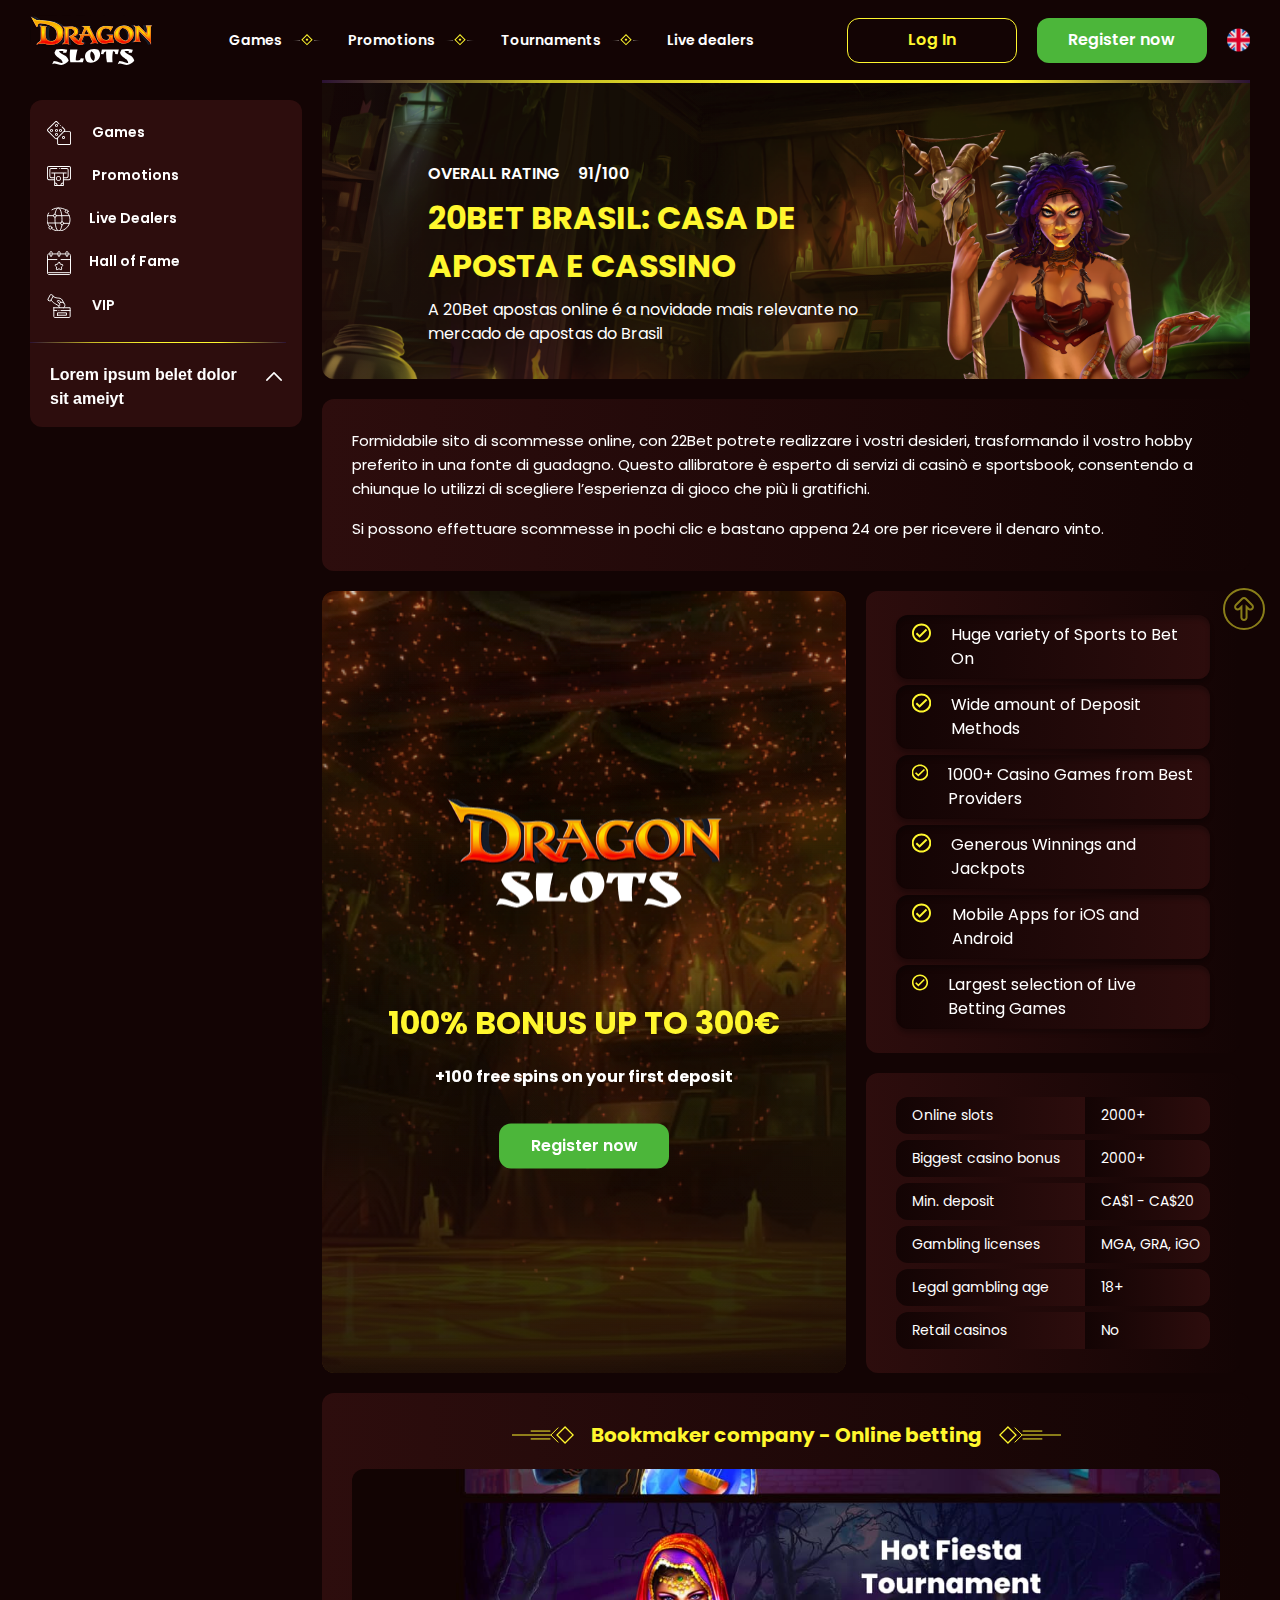
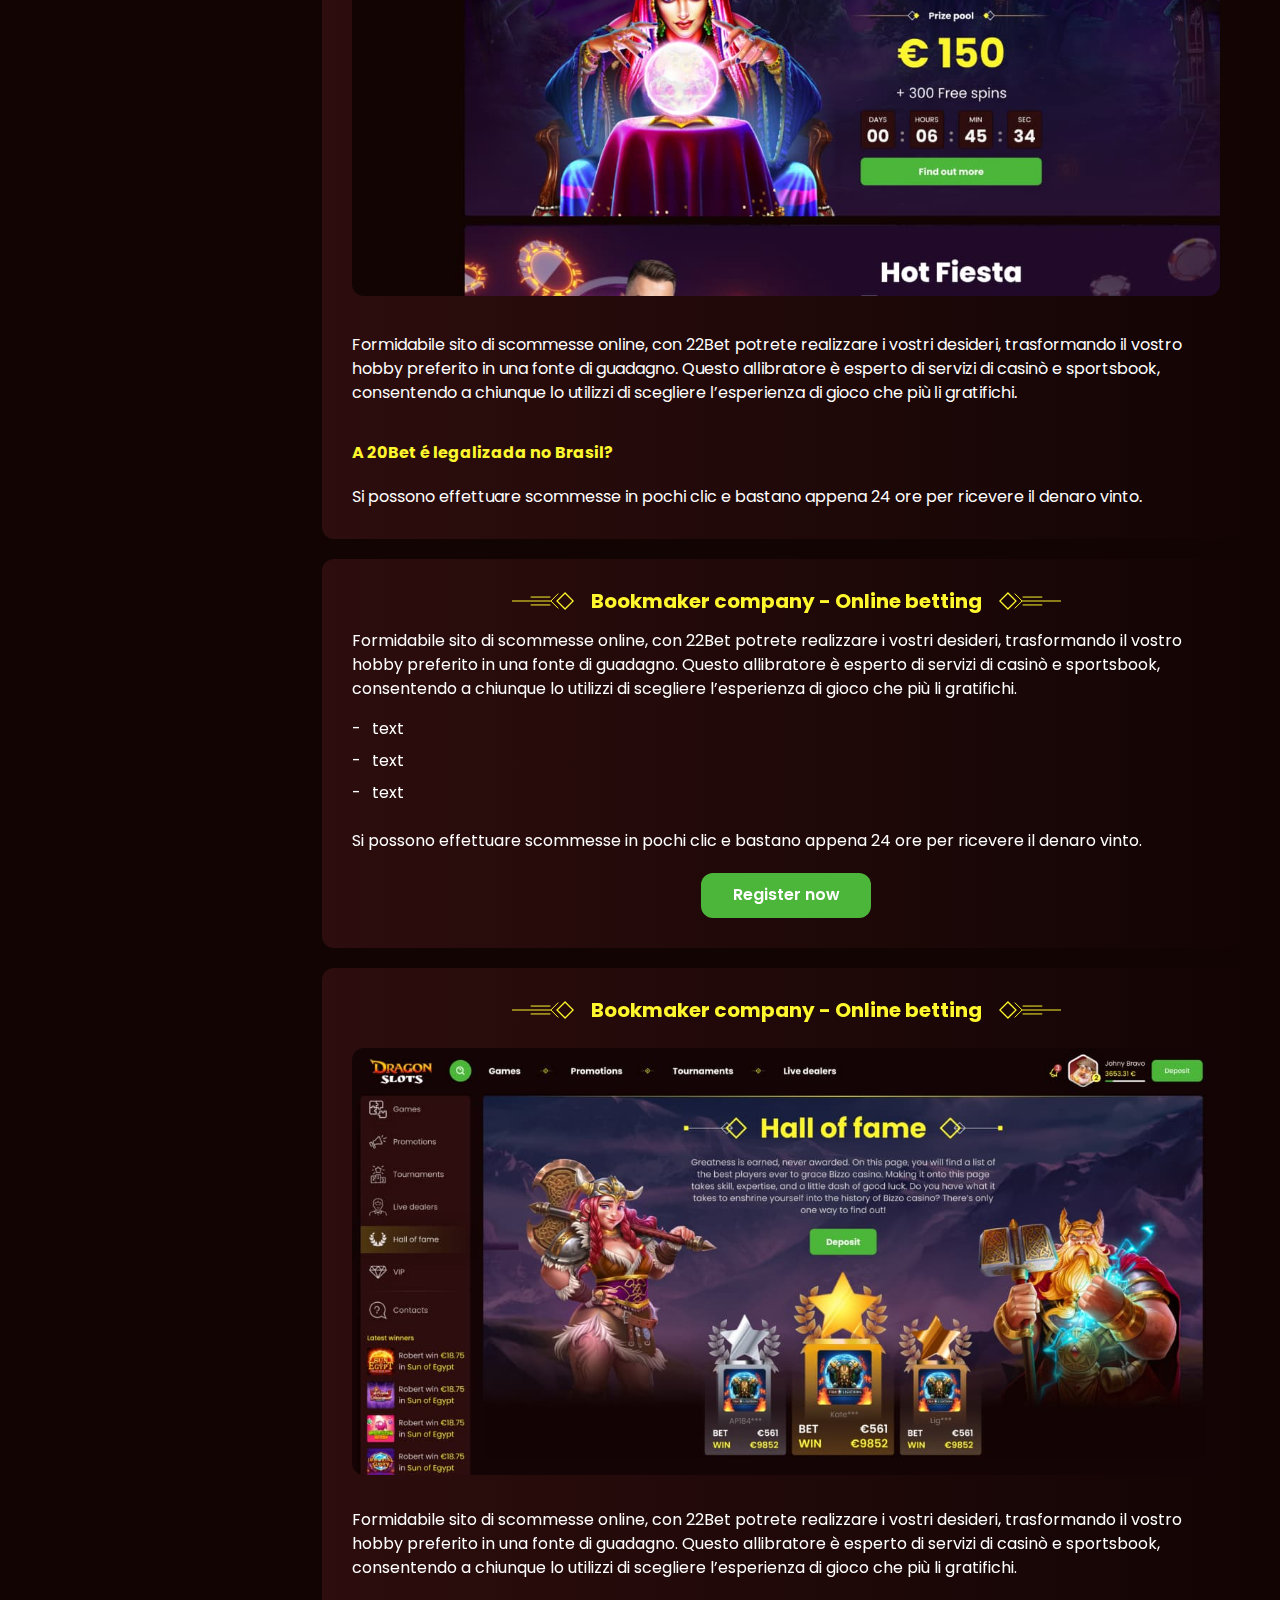
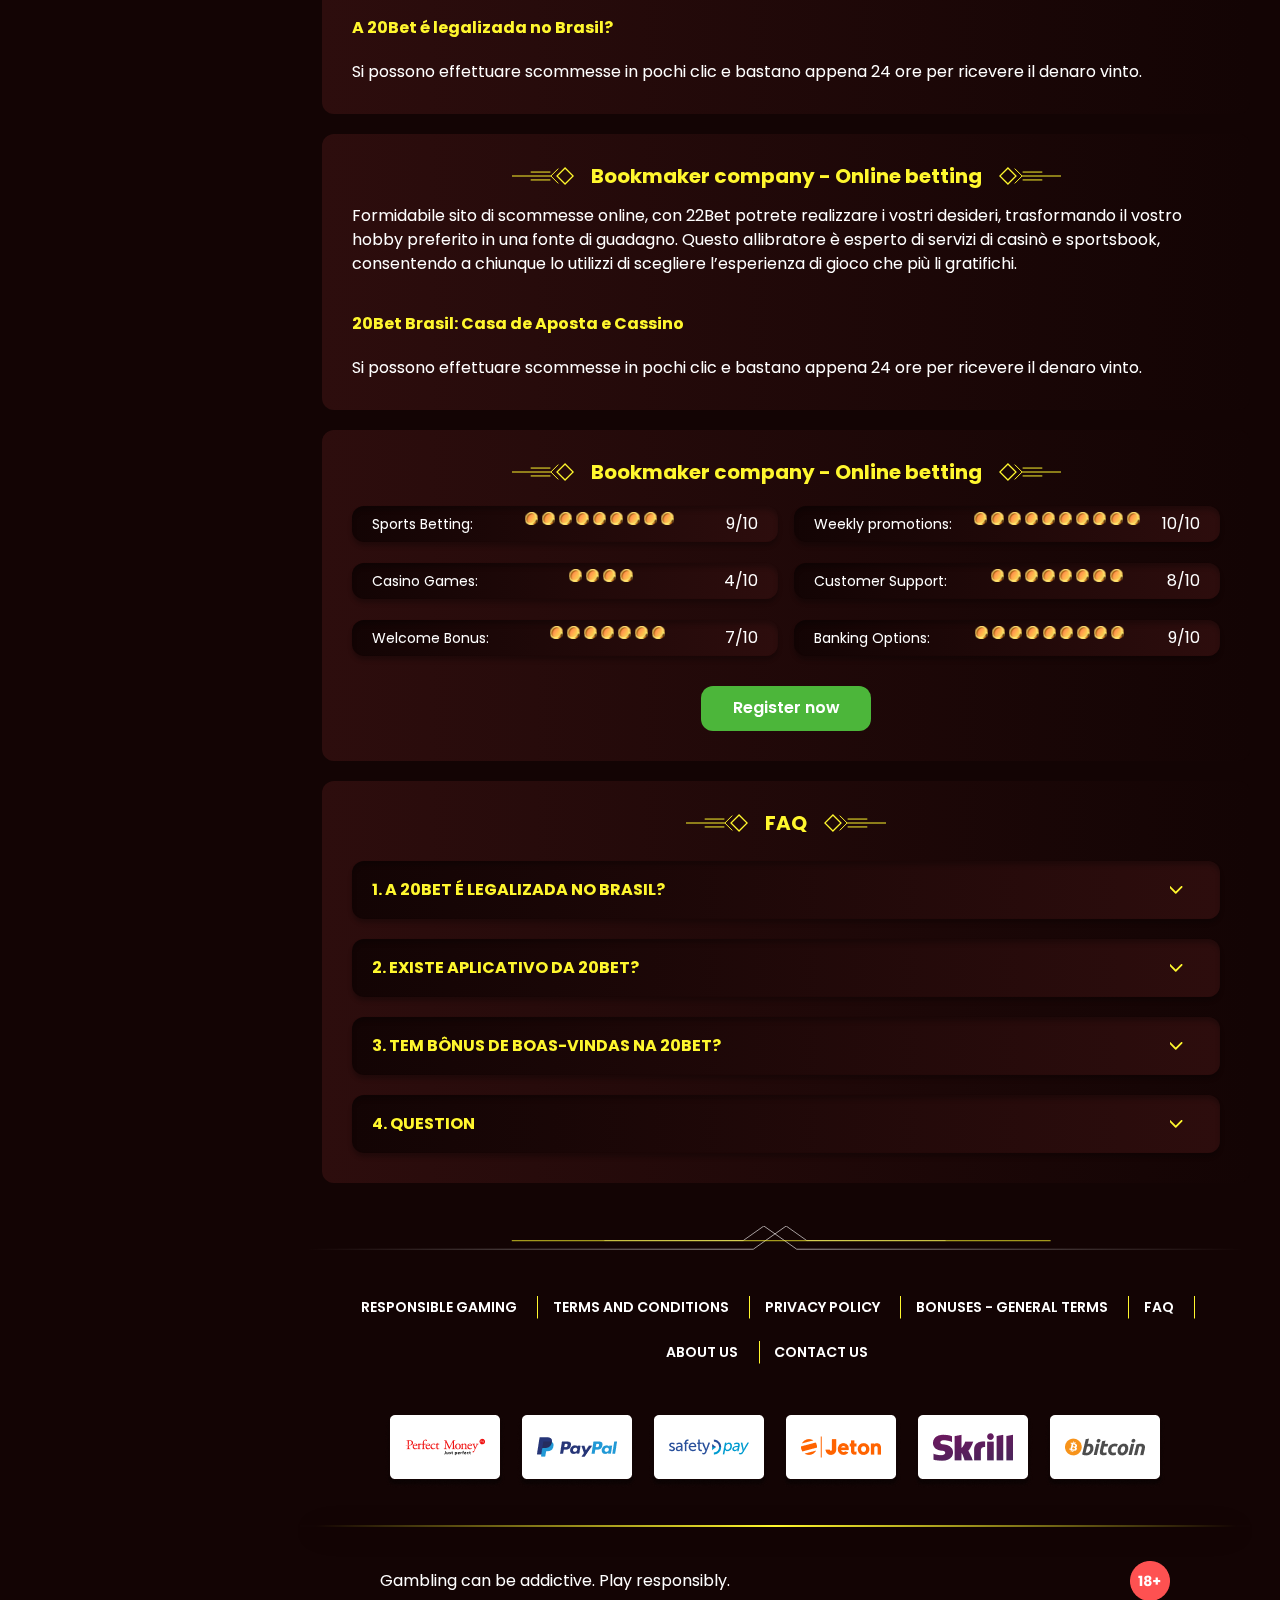
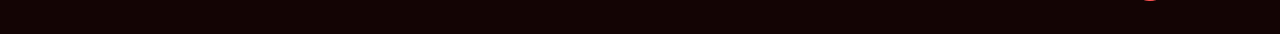
==== commit ce7115a9: "поправки" ====
--- a/index.html
+++ b/index.html
@@ -227,6 +227,28 @@
             per ricevere il denaro vinto.
           </p>
         </article>
+
+        <article class=" content review ">
+          <h2 class="review__title high title">Bookmaker company - Online betting</h2>
+          <p >
+            Formidabile sito di scommesse online, con 22Bet potrete realizzare i
+            vostri desideri, trasformando il vostro hobby preferito in una fonte
+            di guadagno. Questo allibratore è esperto di servizi di casinò e
+            sportsbook, consentendo a chiunque lo utilizzi di scegliere
+            l’esperienza di gioco che più li gratifichi.
+          </p>
+          <ul>
+            <li >text</li>
+            <li >text</li>
+            <li >text</li>
+          </ul>
+          
+          <p >
+            Si possono effettuare scommesse in pochi clic e bastano appena 24 ore
+            per ricevere il denaro vinto.
+          </p>
+          <a href="#" class="button  review__button">Register now</a>
+        </article>
         
         <article class="content review">
           <h2 class="review__title high title">Bookmaker company - Online betting</h2>
--- a/css/main.css
+++ b/css/main.css
@@ -1497,11 +1497,31 @@
   }
 }
 
-@media screen and (max-width: 320px) {
+@media screen and (max-width: 420px) {
   .ratings__list li span{
     
     display: none;
     
+  }
+
+  .menu .header__button-login {
+    margin: 0;
+    
+}
+}
+
+
+
+
+@media screen and (max-width: 370px) {
+  .ratings__list li span{
+    
+    display: block;
+    
+  }
+
+  .ratings__images img{
+   display: none;
   }
 }
 
